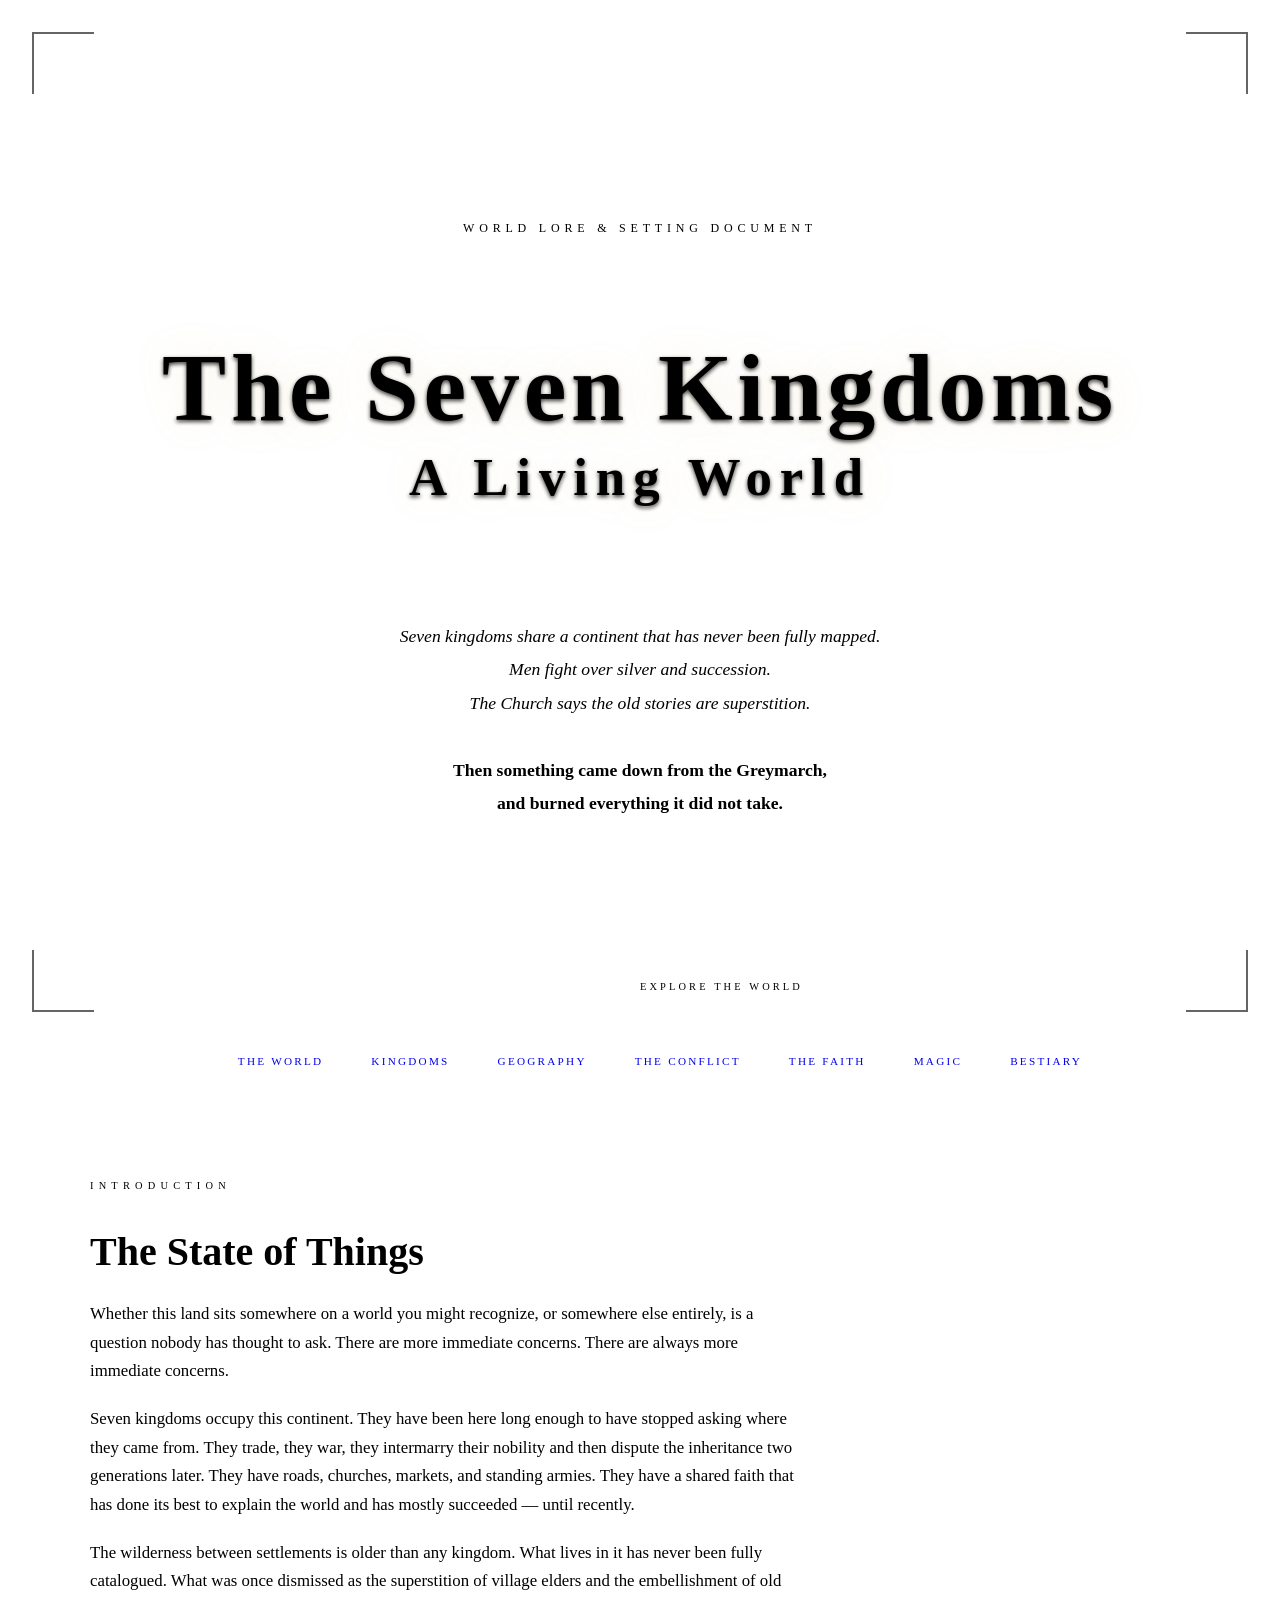
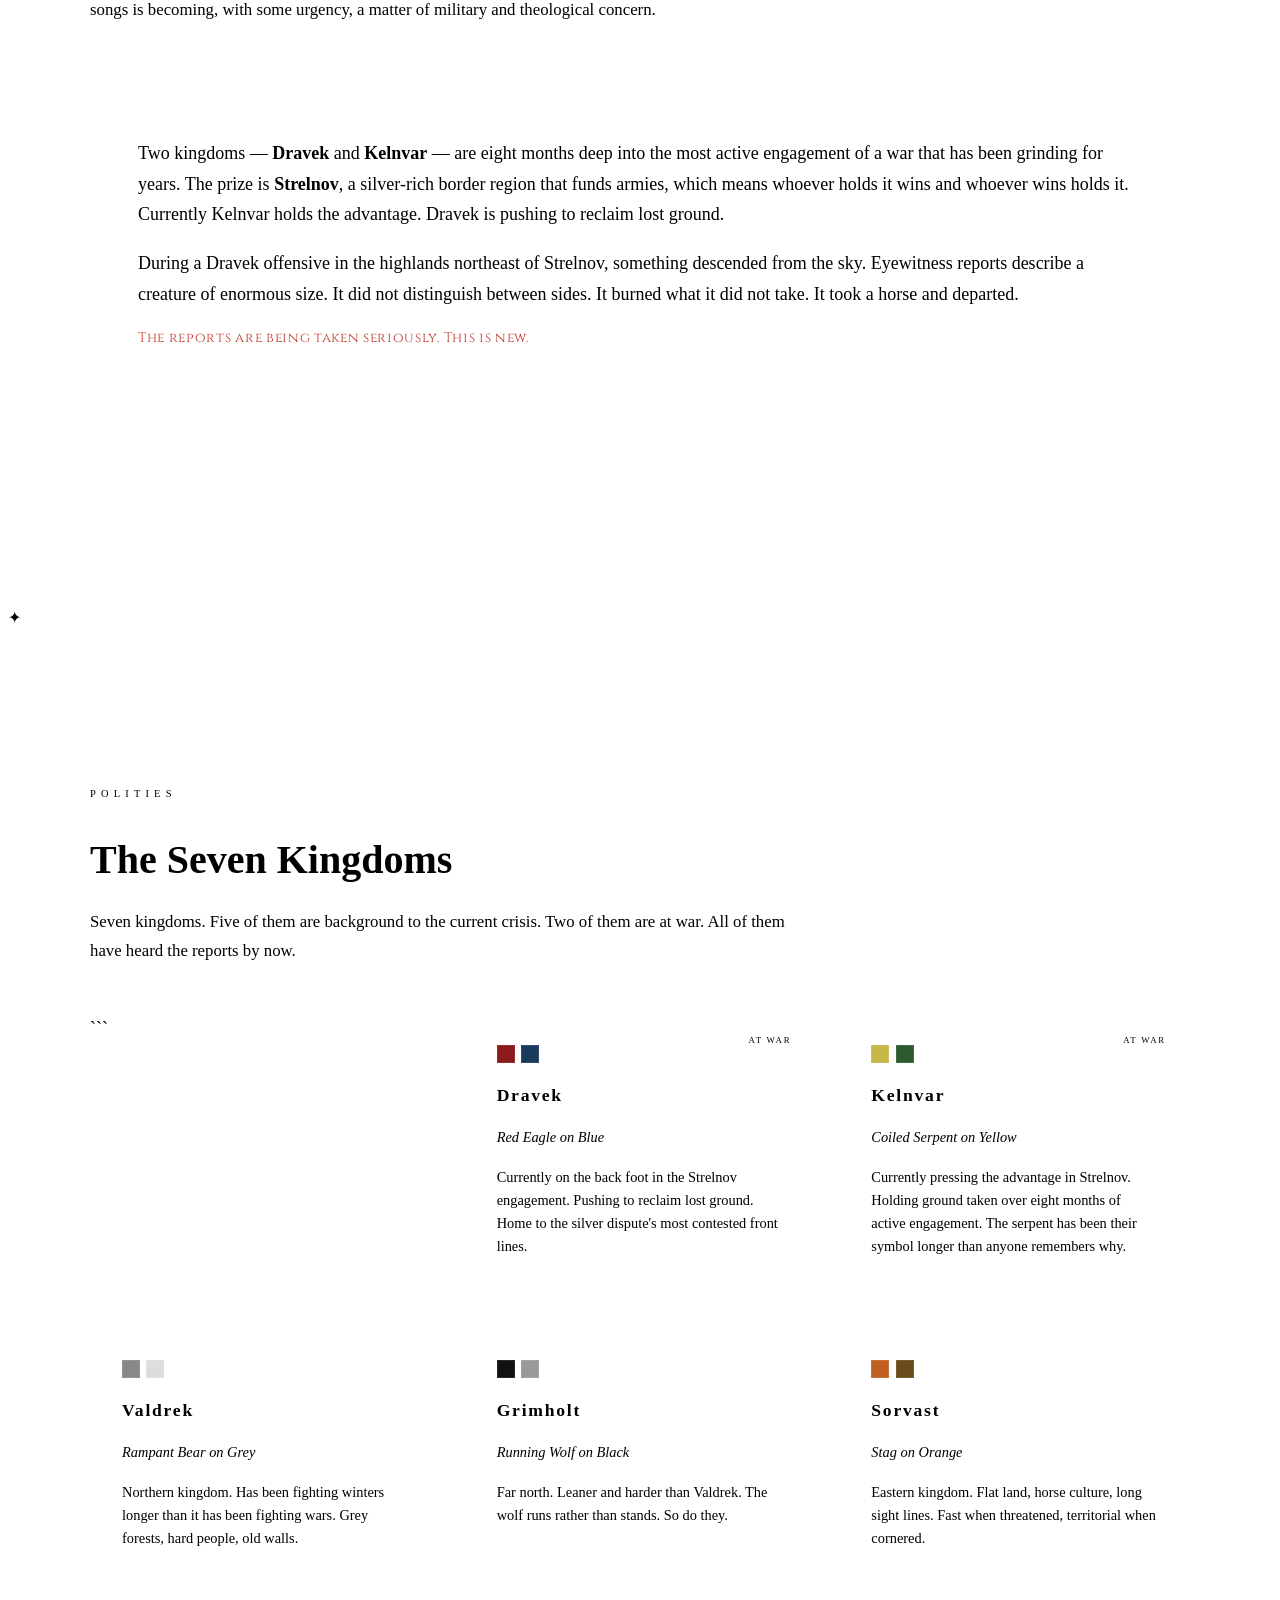
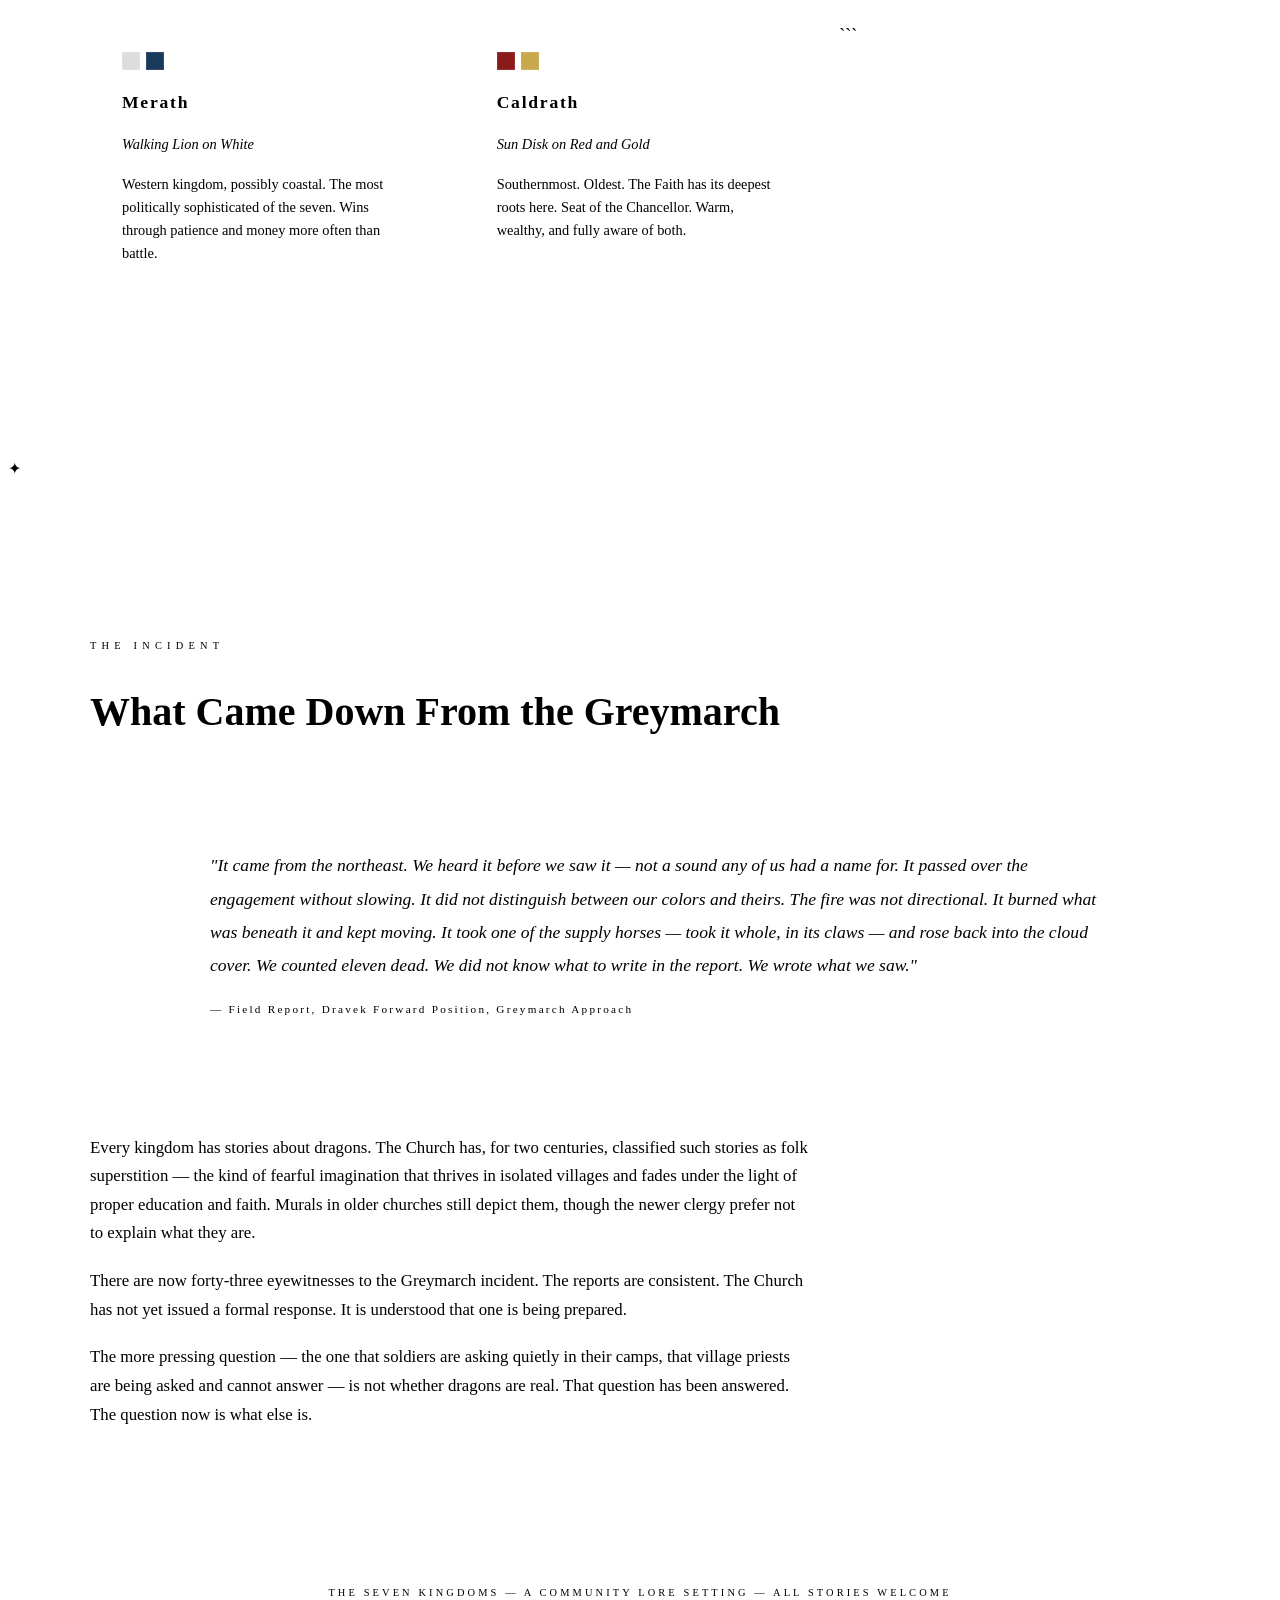
==== index.html @ 6d2bc2af "Create index.html" ====
<!DOCTYPE html>

<html lang="en">
<head>
<meta charset="UTF-8">
<meta name="viewport" content="width=device-width, initial-scale=1.0">
<title>The Seven Kingdoms — World Lore</title>
<link href="https://fonts.googleapis.com/css2?family=Cinzel+Decorative:wght@400;700&family=Cinzel:wght@400;600;700&family=EB+Garamond:ital,wght@0,400;0,500;1,400;1,500&display=swap" rel="stylesheet">
<style>
  :root {
    --parchment: #1a1410;
    --parchment-mid: #221c15;
    --parchment-light: #2e2418;
    --ink: #e8dcc8;
    --ink-faded: #a89880;
    --ink-dim: #6b5d4f;
    --red: #8b1a1a;
    --red-bright: #c0392b;
    --blue: #1a3a5c;
    --blue-bright: #2980b9;
    --gold: #c9a84c;
    --gold-dim: #7a6030;
    --border: #3d3020;
  }

- { margin: 0; padding: 0; box-sizing: border-box; }

body {
background-color: var(–parchment);
color: var(–ink);
font-family: ‘EB Garamond’, Georgia, serif;
font-size: 18px;
line-height: 1.7;
min-height: 100vh;
overflow-x: hidden;
}

/* Grain texture overlay */
body::before {
content: ‘’;
position: fixed;
top: 0; left: 0;
width: 100%; height: 100%;
background-image: url(“data:image/svg+xml,%3Csvg viewBox=‘0 0 256 256’ xmlns=‘http://www.w3.org/2000/svg’%3E%3Cfilter id=‘noise’%3E%3CfeTurbulence type=‘fractalNoise’ baseFrequency=‘0.9’ numOctaves=‘4’ stitchTiles=‘stitch’/%3E%3C/filter%3E%3Crect width=‘100%25’ height=‘100%25’ filter=‘url(%23noise)’ opacity=‘0.04’/%3E%3C/svg%3E”);
pointer-events: none;
z-index: 1000;
opacity: 0.4;
}

/* ── HERO ── */
.hero {
position: relative;
min-height: 100vh;
display: flex;
flex-direction: column;
align-items: center;
justify-content: center;
padding: 4rem 2rem;
text-align: center;
overflow: hidden;
}

.hero::before {
content: ‘’;
position: absolute;
inset: 0;
background:
radial-gradient(ellipse 80% 60% at 50% 40%, rgba(139,26,26,0.08) 0%, transparent 70%),
radial-gradient(ellipse 60% 80% at 20% 80%, rgba(26,58,92,0.1) 0%, transparent 60%),
radial-gradient(ellipse 40% 40% at 80% 20%, rgba(201,168,76,0.05) 0%, transparent 50%);
}

/* Decorative corner elements */
.hero::after {
content: ‘’;
position: absolute;
top: 2rem; left: 2rem; right: 2rem; bottom: 2rem;
border: 1px solid var(–gold-dim);
pointer-events: none;
opacity: 0.3;
}

.corner {
position: absolute;
width: 60px; height: 60px;
border-color: var(–gold);
opacity: 0.6;
}
.corner-tl { top: 1.5rem; left: 1.5rem; border-top: 2px solid; border-left: 2px solid; }
.corner-tr { top: 1.5rem; right: 1.5rem; border-top: 2px solid; border-right: 2px solid; }
.corner-bl { bottom: 1.5rem; left: 1.5rem; border-bottom: 2px solid; border-left: 2px solid; }
.corner-br { bottom: 1.5rem; right: 1.5rem; border-bottom: 2px solid; border-right: 2px solid; }

.hero-eyebrow {
font-family: ‘Cinzel’, serif;
font-size: 0.75rem;
letter-spacing: 0.4em;
text-transform: uppercase;
color: var(–gold);
margin-bottom: 2rem;
opacity: 0;
animation: fadeUp 1s ease 0.3s forwards;
}

.hero-title {
font-family: ‘Cinzel Decorative’, serif;
font-size: clamp(2.5rem, 8vw, 6rem);
font-weight: 700;
line-height: 1.1;
letter-spacing: 0.05em;
color: var(–ink);
text-shadow:
0 0 40px rgba(201,168,76,0.15),
0 2px 4px rgba(0,0,0,0.8);
margin-bottom: 0.5rem;
opacity: 0;
animation: fadeUp 1s ease 0.6s forwards;
}

.hero-title span {
color: var(–gold);
display: block;
font-size: 0.55em;
letter-spacing: 0.15em;
margin-top: 0.5rem;
}

.hero-divider {
display: flex;
align-items: center;
gap: 1rem;
margin: 2.5rem auto;
width: min(500px, 80vw);
opacity: 0;
animation: fadeUp 1s ease 0.9s forwards;
}

.hero-divider::before,
.hero-divider::after {
content: ‘’;
flex: 1;
height: 1px;
background: linear-gradient(to right, transparent, var(–gold-dim), transparent);
}

.divider-diamond {
width: 8px; height: 8px;
background: var(–gold);
transform: rotate(45deg);
flex-shrink: 0;
}

.hero-intro {
max-width: 680px;
color: var(–ink-faded);
font-size: 1.1rem;
font-style: italic;
line-height: 1.9;
opacity: 0;
animation: fadeUp 1s ease 1.1s forwards;
}

.hero-intro strong {
color: var(–ink);
font-style: normal;
}

.scroll-hint {
position: absolute;
bottom: 2.5rem;
left: 50%;
transform: translateX(-50%);
font-family: ‘Cinzel’, serif;
font-size: 0.65rem;
letter-spacing: 0.3em;
text-transform: uppercase;
color: var(–ink-dim);
display: flex;
flex-direction: column;
align-items: center;
gap: 0.5rem;
opacity: 0;
animation: fadeUp 1s ease 1.8s forwards;
}

.scroll-hint::after {
content: ‘’;
width: 1px;
height: 40px;
background: linear-gradient(to bottom, var(–gold-dim), transparent);
animation: scrollPulse 2s ease-in-out infinite;
}

/* ── NAVIGATION ── */
nav {
background: var(–parchment-mid);
border-top: 1px solid var(–border);
border-bottom: 1px solid var(–border);
position: sticky;
top: 0;
z-index: 100;
padding: 0 2rem;
}

nav ul {
display: flex;
list-style: none;
justify-content: center;
flex-wrap: wrap;
gap: 0;
max-width: 1200px;
margin: 0 auto;
}

nav a {
display: block;
padding: 1rem 1.5rem;
font-family: ‘Cinzel’, serif;
font-size: 0.7rem;
letter-spacing: 0.2em;
text-transform: uppercase;
color: var(–ink-faded);
text-decoration: none;
transition: color 0.3s ease;
position: relative;
}

nav a::after {
content: ‘’;
position: absolute;
bottom: 0; left: 50%; right: 50%;
height: 2px;
background: var(–gold);
transition: left 0.3s ease, right 0.3s ease;
}

nav a:hover {
color: var(–gold);
}

nav a:hover::after {
left: 1rem;
right: 1rem;
}

/* ── SECTIONS ── */
section {
padding: 5rem 2rem;
max-width: 1100px;
margin: 0 auto;
}

.section-label {
font-family: ‘Cinzel’, serif;
font-size: 0.65rem;
letter-spacing: 0.5em;
text-transform: uppercase;
color: var(–gold);
margin-bottom: 1rem;
display: flex;
align-items: center;
gap: 1rem;
}

.section-label::after {
content: ‘’;
flex: 1;
max-width: 80px;
height: 1px;
background: var(–gold-dim);
}

.section-title {
font-family: ‘Cinzel Decorative’, serif;
font-size: clamp(1.5rem, 4vw, 2.5rem);
color: var(–ink);
margin-bottom: 1.5rem;
line-height: 1.2;
}

.section-body {
color: var(–ink-faded);
max-width: 720px;
font-size: 1.05rem;
}

.section-body p + p {
margin-top: 1.2rem;
}

/* ── STATE OF THE WORLD ── */
.world-state {
background: var(–parchment-mid);
border: 1px solid var(–border);
border-left: 3px solid var(–red);
padding: 3rem;
margin: 3rem 0;
position: relative;
}

.world-state::before {
content: ‘Current Affairs’;
position: absolute;
top: -0.6rem;
left: 2rem;
background: var(–parchment-mid);
padding: 0 0.75rem;
font-family: ‘Cinzel’, serif;
font-size: 0.65rem;
letter-spacing: 0.3em;
text-transform: uppercase;
color: var(–red-bright);
}

/* ── KINGDOMS GRID ── */
.kingdoms-grid {
display: grid;
grid-template-columns: repeat(auto-fill, minmax(280px, 1fr));
gap: 1.5rem;
margin-top: 3rem;
}

.kingdom-card {
background: var(–parchment-mid);
border: 1px solid var(–border);
padding: 2rem;
position: relative;
transition: transform 0.3s ease, border-color 0.3s ease;
overflow: hidden;
}

.kingdom-card::before {
content: ‘’;
position: absolute;
top: 0; left: 0;
width: 100%; height: 3px;
}

.kingdom-card:hover {
transform: translateY(-3px);
border-color: var(–gold-dim);
}

.kingdom-card.dravek::before { background: linear-gradient(to right, #8b1a1a, #1a3a5c); }
.kingdom-card.kelnvar::before { background: linear-gradient(to right, #8b7a1a, #2d5a2d); }
.kingdom-card.valdrek::before { background: linear-gradient(to right, #555, #ddd); }
.kingdom-card.grimholt::before { background: linear-gradient(to right, #111, #888); }
.kingdom-card.sorvast::before { background: linear-gradient(to right, #8b4a1a, #6b4a1a); }
.kingdom-card.merath::before { background: linear-gradient(to right, #ddd, #1a3a5c); }
.kingdom-card.caldrath::before { background: linear-gradient(to right, #8b1a1a, #c9a84c); }

.kingdom-name {
font-family: ‘Cinzel’, serif;
font-size: 1.1rem;
letter-spacing: 0.1em;
color: var(–ink);
margin-bottom: 0.5rem;
}

.kingdom-heraldry {
font-family: ‘EB Garamond’, serif;
font-style: italic;
font-size: 0.9rem;
color: var(–gold);
margin-bottom: 1rem;
}

.kingdom-colors {
display: flex;
gap: 0.4rem;
margin-bottom: 1rem;
}

.color-swatch {
width: 16px; height: 16px;
border: 1px solid rgba(255,255,255,0.1);
}

.kingdom-desc {
font-size: 0.9rem;
color: var(–ink-dim);
line-height: 1.6;
}

.kingdom-card.active-conflict {
border-color: rgba(139,26,26,0.4);
}

.conflict-badge {
position: absolute;
top: 1rem; right: 1rem;
font-family: ‘Cinzel’, serif;
font-size: 0.55rem;
letter-spacing: 0.2em;
text-transform: uppercase;
color: var(–red-bright);
border: 1px solid var(–red);
padding: 0.2rem 0.5rem;
}

/* ── DRAGON INCIDENT ── */
.incident-block {
background: var(–parchment-light);
border: 1px solid var(–border);
padding: 3rem;
margin: 3rem 0;
position: relative;
}

.incident-block blockquote {
font-style: italic;
color: var(–ink-faded);
font-size: 1.1rem;
line-height: 1.9;
padding-left: 2rem;
border-left: 2px solid var(–gold-dim);
}

.incident-block cite {
display: block;
margin-top: 1rem;
font-family: ‘Cinzel’, serif;
font-size: 0.7rem;
letter-spacing: 0.2em;
color: var(–ink-dim);
font-style: normal;
}

/* ── FOOTER ── */
footer {
border-top: 1px solid var(–border);
padding: 3rem 2rem;
text-align: center;
color: var(–ink-dim);
font-family: ‘Cinzel’, serif;
font-size: 0.65rem;
letter-spacing: 0.3em;
text-transform: uppercase;
}

/* ── HORIZONTAL RULE ── */
.ornamental-rule {
display: flex;
align-items: center;
gap: 1rem;
margin: 4rem 0;
opacity: 0.4;
}

.ornamental-rule::before,
.ornamental-rule::after {
content: ‘’;
flex: 1;
height: 1px;
background: var(–gold-dim);
}

.ornamental-rule span {
font-family: ‘Cinzel Decorative’, serif;
font-size: 1rem;
color: var(–gold-dim);
}

/* ── ANIMATIONS ── */
@keyframes fadeUp {
from { opacity: 0; transform: translateY(20px); }
to { opacity: 1; transform: translateY(0); }
}

@keyframes scrollPulse {
0%, 100% { opacity: 0.3; transform: scaleY(0.8); }
50% { opacity: 1; transform: scaleY(1); }
}

/* Scroll reveal */
.reveal {
opacity: 0;
transform: translateY(24px);
transition: opacity 0.8s ease, transform 0.8s ease;
}

.reveal.visible {
opacity: 1;
transform: none;
}
</style>

</head>
<body>

<!-- HERO -->

<div class="hero">
  <div class="corner corner-tl"></div>
  <div class="corner corner-tr"></div>
  <div class="corner corner-bl"></div>
  <div class="corner corner-br"></div>

  <p class="hero-eyebrow">World Lore & Setting Document</p>

  <h1 class="hero-title">
    The Seven Kingdoms
    <span>A Living World</span>
  </h1>

  <div class="hero-divider">
    <div class="divider-diamond"></div>
  </div>

  <p class="hero-intro">
    Seven kingdoms share a continent that has never been fully mapped.<br>
    Men fight over silver and succession.<br>
    The Church says the old stories are superstition.<br><br>
    <strong>Then something came down from the Greymarch,<br>
    and burned everything it did not take.</strong>
  </p>

  <div class="scroll-hint">Explore the world</div>
</div>

<!-- NAV -->

<nav>
  <ul>
    <li><a href="#">The World</a></li>
    <li><a href="#">Kingdoms</a></li>
    <li><a href="#">Geography</a></li>
    <li><a href="#">The Conflict</a></li>
    <li><a href="#">The Faith</a></li>
    <li><a href="#">Magic</a></li>
    <li><a href="#">Bestiary</a></li>
  </ul>
</nav>

<!-- THE WORLD -->

<section>
  <div class="reveal">
    <p class="section-label">Introduction</p>
    <h2 class="section-title">The State of Things</h2>
    <div class="section-body">
      <p>Whether this land sits somewhere on a world you might recognize, or somewhere else entirely, is a question nobody has thought to ask. There are more immediate concerns. There are always more immediate concerns.</p>
      <p>Seven kingdoms occupy this continent. They have been here long enough to have stopped asking where they came from. They trade, they war, they intermarry their nobility and then dispute the inheritance two generations later. They have roads, churches, markets, and standing armies. They have a shared faith that has done its best to explain the world and has mostly succeeded — until recently.</p>
      <p>The wilderness between settlements is older than any kingdom. What lives in it has never been fully catalogued. What was once dismissed as the superstition of village elders and the embellishment of old songs is becoming, with some urgency, a matter of military and theological concern.</p>
    </div>
  </div>

  <div class="world-state reveal">
    <p>Two kingdoms — <strong>Dravek</strong> and <strong>Kelnvar</strong> — are eight months deep into the most active engagement of a war that has been grinding for years. The prize is <strong>Strelnov</strong>, a silver-rich border region that funds armies, which means whoever holds it wins and whoever wins holds it. Currently Kelnvar holds the advantage. Dravek is pushing to reclaim lost ground.</p>
    <p style="margin-top:1rem;">During a Dravek offensive in the highlands northeast of Strelnov, something descended from the sky. Eyewitness reports describe a creature of enormous size. It did not distinguish between sides. It burned what it did not take. It took a horse and departed.</p>
    <p style="margin-top:1rem; color: var(--red-bright); font-family: 'Cinzel', serif; font-size: 0.85rem; letter-spacing: 0.05em;">The reports are being taken seriously. This is new.</p>
  </div>
</section>

<div class="ornamental-rule reveal"><span>✦</span></div>

<!-- KINGDOMS -->

<section>
  <div class="reveal">
    <p class="section-label">Polities</p>
    <h2 class="section-title">The Seven Kingdoms</h2>
    <div class="section-body">
      <p>Seven kingdoms. Five of them are background to the current crisis. Two of them are at war. All of them have heard the reports by now.</p>
    </div>
  </div>

  <div class="kingdoms-grid">

```
<div class="kingdom-card dravek active-conflict reveal">
  <span class="conflict-badge">At War</span>
  <div class="kingdom-colors">
    <div class="color-swatch" style="background:#8b1a1a;"></div>
    <div class="color-swatch" style="background:#1a3a5c;"></div>
  </div>
  <h3 class="kingdom-name">Dravek</h3>
  <p class="kingdom-heraldry">Red Eagle on Blue</p>
  <p class="kingdom-desc">Currently on the back foot in the Strelnov engagement. Pushing to reclaim lost ground. Home to the silver dispute's most contested front lines.</p>
</div>

<div class="kingdom-card kelnvar active-conflict reveal">
  <span class="conflict-badge">At War</span>
  <div class="kingdom-colors">
    <div class="color-swatch" style="background:#c8b84a;"></div>
    <div class="color-swatch" style="background:#2d5a2d;"></div>
  </div>
  <h3 class="kingdom-name">Kelnvar</h3>
  <p class="kingdom-heraldry">Coiled Serpent on Yellow</p>
  <p class="kingdom-desc">Currently pressing the advantage in Strelnov. Holding ground taken over eight months of active engagement. The serpent has been their symbol longer than anyone remembers why.</p>
</div>

<div class="kingdom-card valdrek reveal">
  <div class="kingdom-colors">
    <div class="color-swatch" style="background:#888;"></div>
    <div class="color-swatch" style="background:#ddd;"></div>
  </div>
  <h3 class="kingdom-name">Valdrek</h3>
  <p class="kingdom-heraldry">Rampant Bear on Grey</p>
  <p class="kingdom-desc">Northern kingdom. Has been fighting winters longer than it has been fighting wars. Grey forests, hard people, old walls.</p>
</div>

<div class="kingdom-card grimholt reveal">
  <div class="kingdom-colors">
    <div class="color-swatch" style="background:#111;"></div>
    <div class="color-swatch" style="background:#999;"></div>
  </div>
  <h3 class="kingdom-name">Grimholt</h3>
  <p class="kingdom-heraldry">Running Wolf on Black</p>
  <p class="kingdom-desc">Far north. Leaner and harder than Valdrek. The wolf runs rather than stands. So do they.</p>
</div>

<div class="kingdom-card sorvast reveal">
  <div class="kingdom-colors">
    <div class="color-swatch" style="background:#c06020;"></div>
    <div class="color-swatch" style="background:#6b4a1a;"></div>
  </div>
  <h3 class="kingdom-name">Sorvast</h3>
  <p class="kingdom-heraldry">Stag on Orange</p>
  <p class="kingdom-desc">Eastern kingdom. Flat land, horse culture, long sight lines. Fast when threatened, territorial when cornered.</p>
</div>

<div class="kingdom-card merath reveal">
  <div class="kingdom-colors">
    <div class="color-swatch" style="background:#ddd;"></div>
    <div class="color-swatch" style="background:#1a3a5c;"></div>
  </div>
  <h3 class="kingdom-name">Merath</h3>
  <p class="kingdom-heraldry">Walking Lion on White</p>
  <p class="kingdom-desc">Western kingdom, possibly coastal. The most politically sophisticated of the seven. Wins through patience and money more often than battle.</p>
</div>

<div class="kingdom-card caldrath reveal">
  <div class="kingdom-colors">
    <div class="color-swatch" style="background:#8b1a1a;"></div>
    <div class="color-swatch" style="background:#c9a84c;"></div>
  </div>
  <h3 class="kingdom-name">Caldrath</h3>
  <p class="kingdom-heraldry">Sun Disk on Red and Gold</p>
  <p class="kingdom-desc">Southernmost. Oldest. The Faith has its deepest roots here. Seat of the Chancellor. Warm, wealthy, and fully aware of both.</p>
</div>
```

  </div>
</section>

<div class="ornamental-rule reveal"><span>✦</span></div>

<!-- THE INCIDENT -->

<section>
  <div class="reveal">
    <p class="section-label">The Incident</p>
    <h2 class="section-title">What Came Down From the Greymarch</h2>
  </div>

  <div class="incident-block reveal">
    <blockquote>
      "It came from the northeast. We heard it before we saw it — not a sound any of us had a name for. It passed over the engagement without slowing. It did not distinguish between our colors and theirs. The fire was not directional. It burned what was beneath it and kept moving. It took one of the supply horses — took it whole, in its claws — and rose back into the cloud cover. We counted eleven dead. We did not know what to write in the report. We wrote what we saw."
      <cite>— Field Report, Dravek Forward Position, Greymarch Approach</cite>
    </blockquote>
  </div>

  <div class="section-body reveal">
    <p>Every kingdom has stories about dragons. The Church has, for two centuries, classified such stories as folk superstition — the kind of fearful imagination that thrives in isolated villages and fades under the light of proper education and faith. Murals in older churches still depict them, though the newer clergy prefer not to explain what they are.</p>
    <p>There are now forty-three eyewitnesses to the Greymarch incident. The reports are consistent. The Church has not yet issued a formal response. It is understood that one is being prepared.</p>
    <p>The more pressing question — the one that soldiers are asking quietly in their camps, that village priests are being asked and cannot answer — is not whether dragons are real. That question has been answered. The question now is what else is.</p>
  </div>
</section>

<!-- FOOTER -->

<footer>
  <p>The Seven Kingdoms &mdash; A Community Lore Setting &mdash; All stories welcome</p>
</footer>

<script>
  // Scroll reveal
  const reveals = document.querySelectorAll('.reveal');
  const observer = new IntersectionObserver((entries) => {
    entries.forEach((entry, i) => {
      if (entry.isIntersecting) {
        setTimeout(() => {
          entry.target.classList.add('visible');
        }, 100);
        observer.unobserve(entry.target);
      }
    });
  }, { threshold: 0.1 });

  reveals.forEach(el => observer.observe(el));
</script>

</body>
</html>
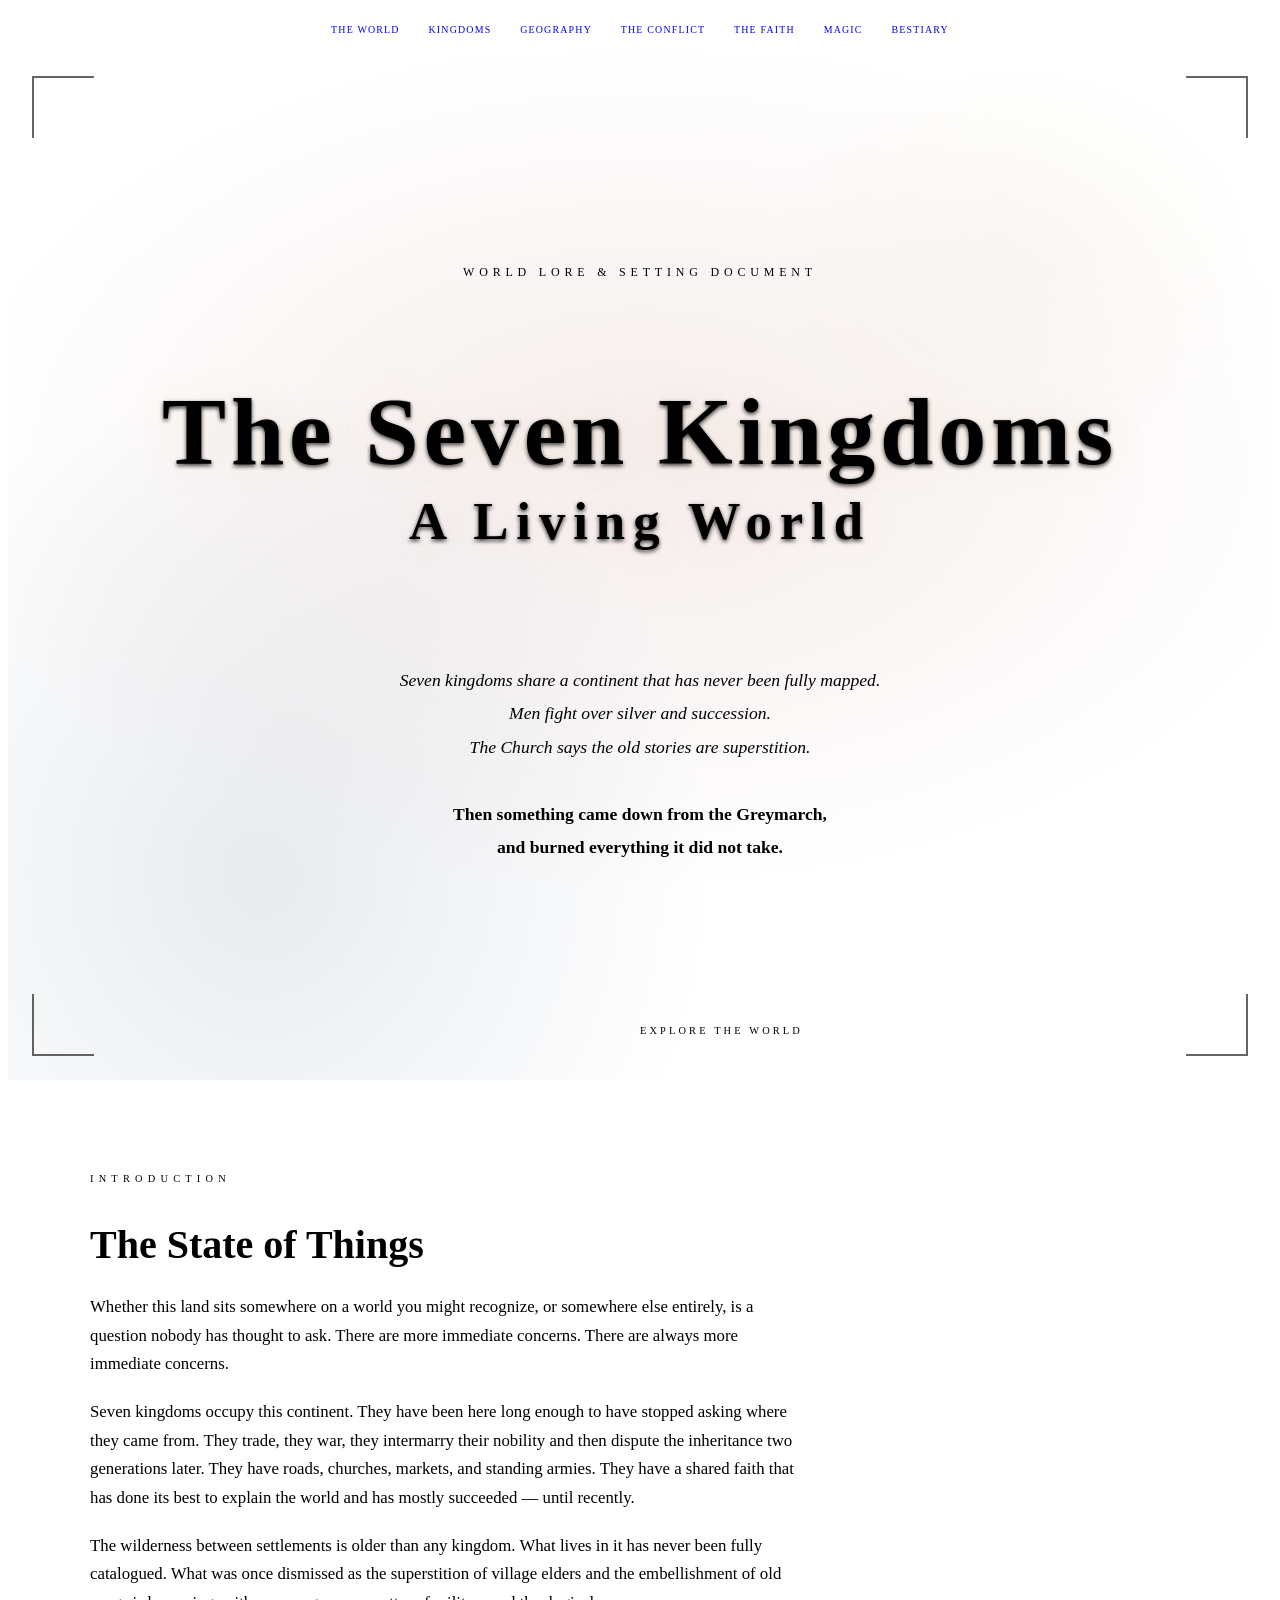
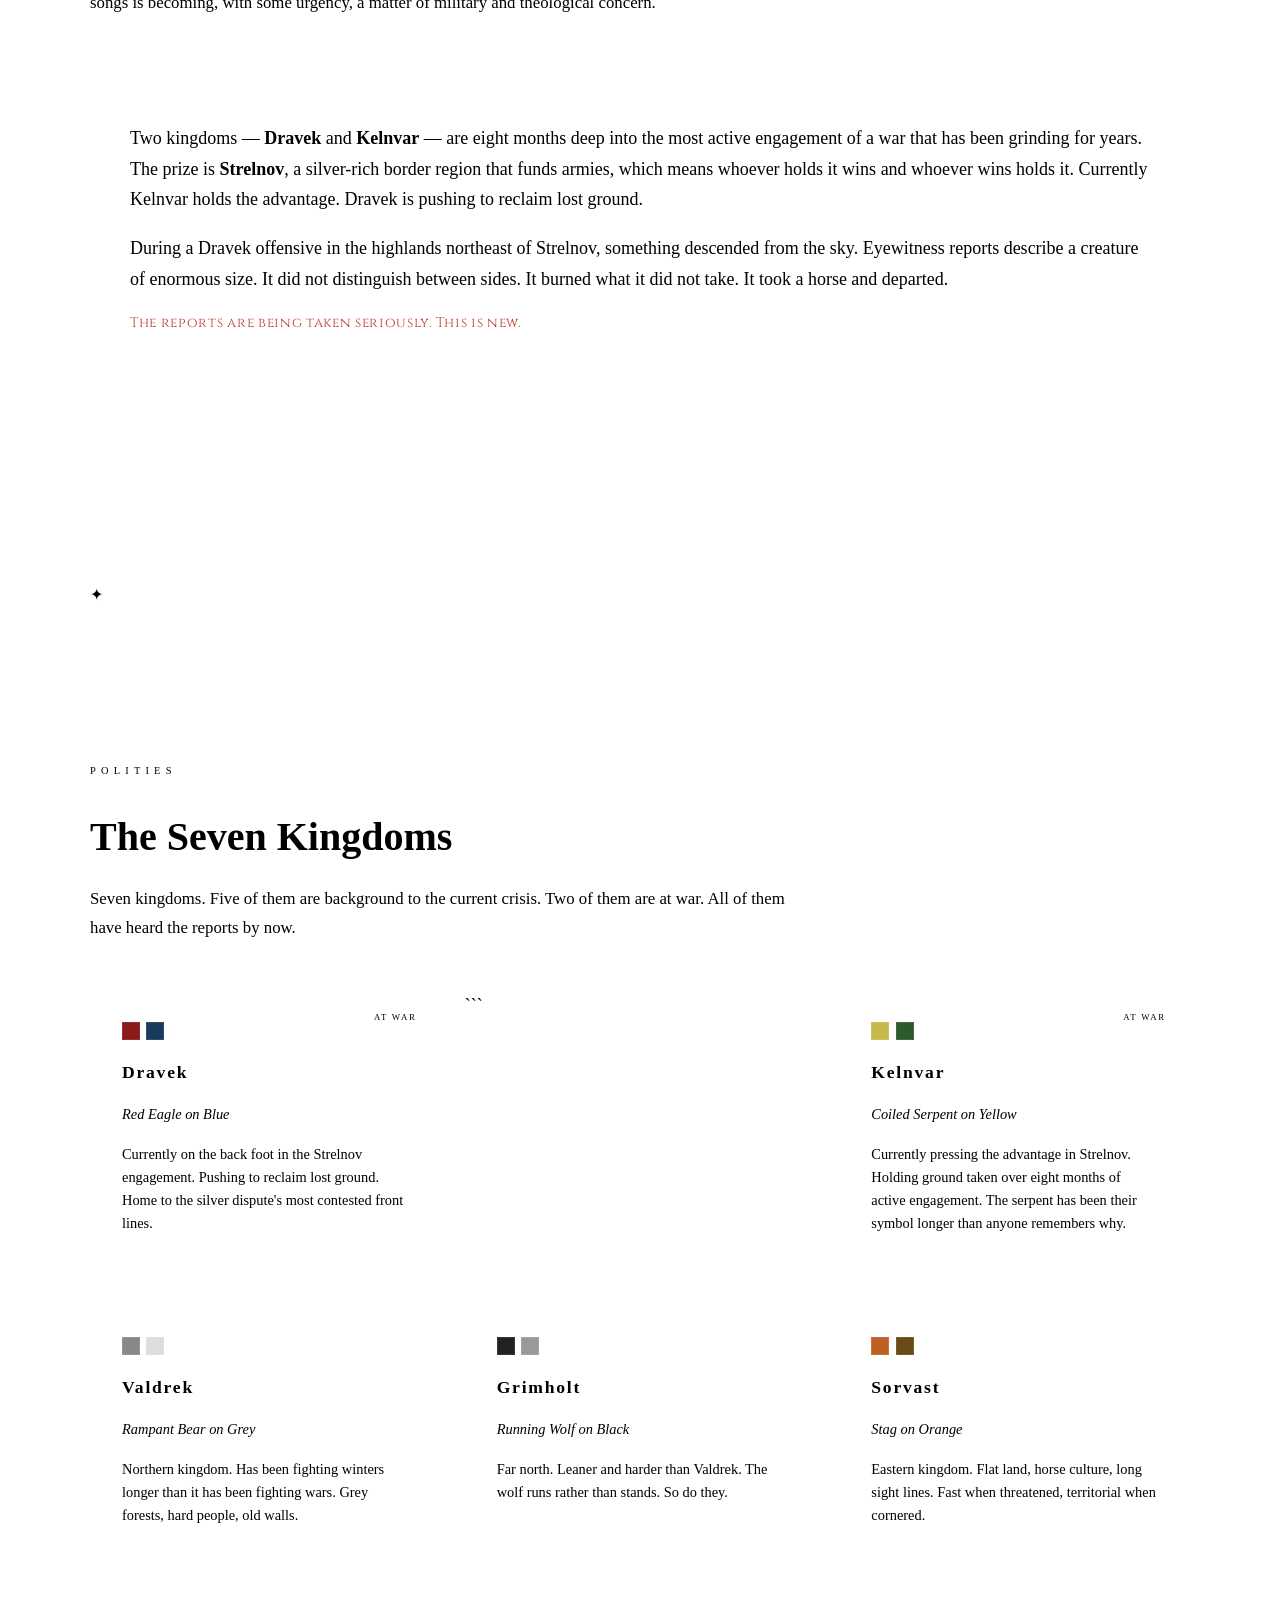
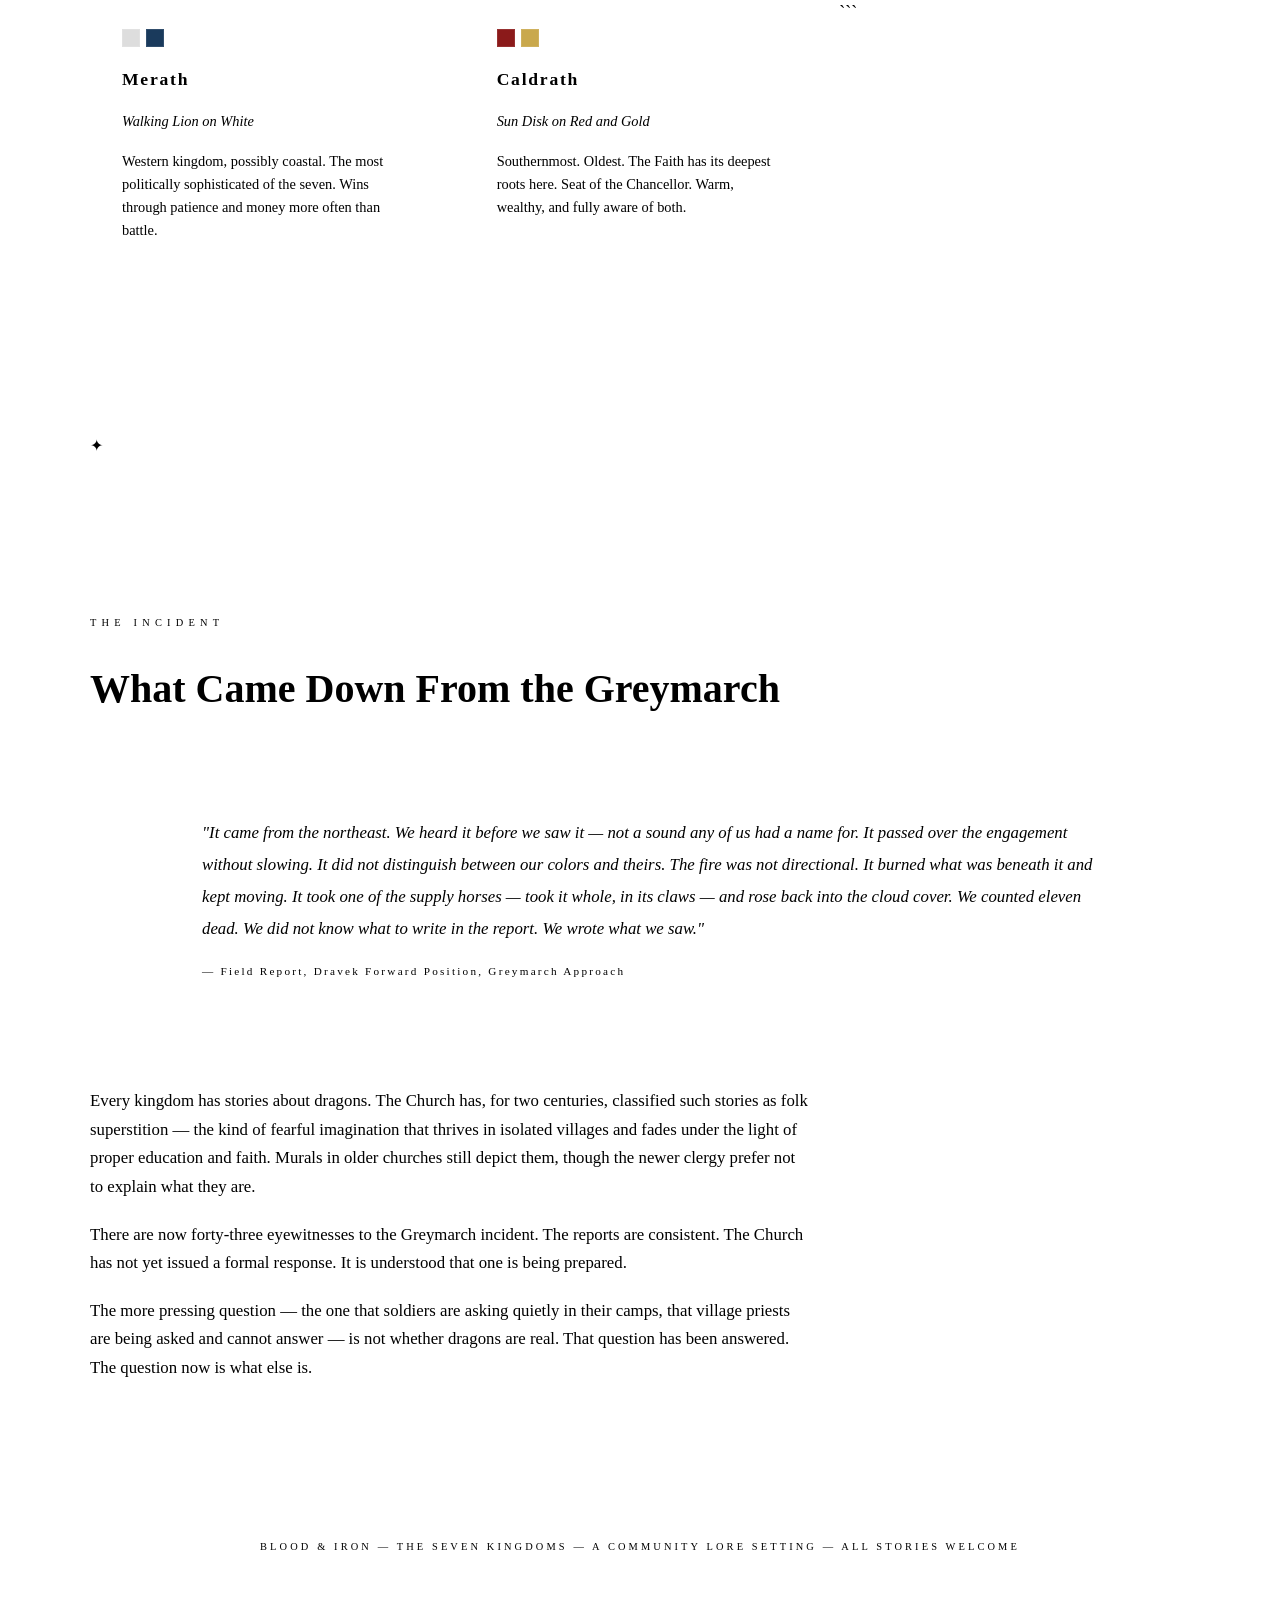
==== commit 9c702b91: "Update index.html" ====
--- a/index.html
+++ b/index.html
@@ -4,7 +4,9 @@
 <head>
 <meta charset="UTF-8">
 <meta name="viewport" content="width=device-width, initial-scale=1.0">
-<title>The Seven Kingdoms — World Lore</title>
+<title>The Seven Kingdoms — Blood & Iron</title>
+<link rel="preconnect" href="https://fonts.googleapis.com">
+<link rel="preconnect" href="https://fonts.gstatic.com" crossorigin>
 <link href="https://fonts.googleapis.com/css2?family=Cinzel+Decorative:wght@400;700&family=Cinzel:wght@400;600;700&family=EB+Garamond:ital,wght@0,400;0,500;1,400;1,500&display=swap" rel="stylesheet">
 <style>
   :root {
@@ -35,7 +37,6 @@
 overflow-x: hidden;
 }
 
-/* Grain texture overlay */
 body::before {
 content: ‘’;
 position: fixed;
@@ -43,9 +44,55 @@
 width: 100%; height: 100%;
 background-image: url(“data:image/svg+xml,%3Csvg viewBox=‘0 0 256 256’ xmlns=‘http://www.w3.org/2000/svg’%3E%3Cfilter id=‘noise’%3E%3CfeTurbulence type=‘fractalNoise’ baseFrequency=‘0.9’ numOctaves=‘4’ stitchTiles=‘stitch’/%3E%3C/filter%3E%3Crect width=‘100%25’ height=‘100%25’ filter=‘url(%23noise)’ opacity=‘0.04’/%3E%3C/svg%3E”);
 pointer-events: none;
-z-index: 1000;
+z-index: 999;
 opacity: 0.4;
 }
+
+/* ── NAV ── */
+nav {
+background: var(–parchment-mid);
+border-bottom: 1px solid var(–border);
+position: sticky;
+top: 0;
+z-index: 100;
+width: 100%;
+}
+
+.nav-inner {
+display: flex;
+list-style: none;
+justify-content: center;
+flex-wrap: wrap;
+max-width: 1200px;
+margin: 0 auto;
+padding: 0 0.5rem;
+}
+
+nav a {
+display: block;
+padding: 0.85rem 0.9rem;
+font-family: ‘Cinzel’, serif;
+font-size: 0.62rem;
+letter-spacing: 0.12em;
+text-transform: uppercase;
+color: var(–ink-faded);
+text-decoration: none;
+transition: color 0.3s ease;
+position: relative;
+white-space: nowrap;
+}
+
+nav a::after {
+content: ‘’;
+position: absolute;
+bottom: 0; left: 50%; right: 50%;
+height: 2px;
+background: var(–gold);
+transition: left 0.3s ease, right 0.3s ease;
+}
+
+nav a:hover, nav a.active { color: var(–gold); }
+nav a:hover::after, nav a.active::after { left: 0.5rem; right: 0.5rem; }
 
 /* ── HERO ── */
 .hero {
@@ -60,19 +107,17 @@
 overflow: hidden;
 }
 
-.hero::before {
-content: ‘’;
+.hero-bg {
 position: absolute;
 inset: 0;
 background:
 radial-gradient(ellipse 80% 60% at 50% 40%, rgba(139,26,26,0.08) 0%, transparent 70%),
 radial-gradient(ellipse 60% 80% at 20% 80%, rgba(26,58,92,0.1) 0%, transparent 60%),
 radial-gradient(ellipse 40% 40% at 80% 20%, rgba(201,168,76,0.05) 0%, transparent 50%);
-}
-
-/* Decorative corner elements */
-.hero::after {
-content: ‘’;
+pointer-events: none;
+}
+
+.hero-border {
 position: absolute;
 top: 2rem; left: 2rem; right: 2rem; bottom: 2rem;
 border: 1px solid var(–gold-dim);
@@ -85,6 +130,7 @@
 width: 60px; height: 60px;
 border-color: var(–gold);
 opacity: 0.6;
+z-index: 1;
 }
 .corner-tl { top: 1.5rem; left: 1.5rem; border-top: 2px solid; border-left: 2px solid; }
 .corner-tr { top: 1.5rem; right: 1.5rem; border-top: 2px solid; border-right: 2px solid; }
@@ -100,21 +146,21 @@
 margin-bottom: 2rem;
 opacity: 0;
 animation: fadeUp 1s ease 0.3s forwards;
+position: relative; z-index: 1;
 }
 
 .hero-title {
 font-family: ‘Cinzel Decorative’, serif;
-font-size: clamp(2.5rem, 8vw, 6rem);
+font-size: clamp(2.2rem, 8vw, 6rem);
 font-weight: 700;
 line-height: 1.1;
 letter-spacing: 0.05em;
 color: var(–ink);
-text-shadow:
-0 0 40px rgba(201,168,76,0.15),
-0 2px 4px rgba(0,0,0,0.8);
+text-shadow: 0 0 40px rgba(201,168,76,0.15), 0 2px 4px rgba(0,0,0,0.8);
 margin-bottom: 0.5rem;
 opacity: 0;
 animation: fadeUp 1s ease 0.6s forwards;
+position: relative; z-index: 1;
 }
 
 .hero-title span {
@@ -133,10 +179,10 @@
 width: min(500px, 80vw);
 opacity: 0;
 animation: fadeUp 1s ease 0.9s forwards;
-}
-
-.hero-divider::before,
-.hero-divider::after {
+position: relative; z-index: 1;
+}
+
+.hero-divider::before, .hero-divider::after {
 content: ‘’;
 flex: 1;
 height: 1px;
@@ -158,12 +204,10 @@
 line-height: 1.9;
 opacity: 0;
 animation: fadeUp 1s ease 1.1s forwards;
-}
-
-.hero-intro strong {
-color: var(–ink);
-font-style: normal;
-}
+position: relative; z-index: 1;
+}
+
+.hero-intro strong { color: var(–ink); font-style: normal; }
 
 .scroll-hint {
 position: absolute;
@@ -181,6 +225,8 @@
 gap: 0.5rem;
 opacity: 0;
 animation: fadeUp 1s ease 1.8s forwards;
+z-index: 1;
+white-space: nowrap;
 }
 
 .scroll-hint::after {
@@ -189,58 +235,6 @@
 height: 40px;
 background: linear-gradient(to bottom, var(–gold-dim), transparent);
 animation: scrollPulse 2s ease-in-out infinite;
-}
-
-/* ── NAVIGATION ── */
-nav {
-background: var(–parchment-mid);
-border-top: 1px solid var(–border);
-border-bottom: 1px solid var(–border);
-position: sticky;
-top: 0;
-z-index: 100;
-padding: 0 2rem;
-}
-
-nav ul {
-display: flex;
-list-style: none;
-justify-content: center;
-flex-wrap: wrap;
-gap: 0;
-max-width: 1200px;
-margin: 0 auto;
-}
-
-nav a {
-display: block;
-padding: 1rem 1.5rem;
-font-family: ‘Cinzel’, serif;
-font-size: 0.7rem;
-letter-spacing: 0.2em;
-text-transform: uppercase;
-color: var(–ink-faded);
-text-decoration: none;
-transition: color 0.3s ease;
-position: relative;
-}
-
-nav a::after {
-content: ‘’;
-position: absolute;
-bottom: 0; left: 50%; right: 50%;
-height: 2px;
-background: var(–gold);
-transition: left 0.3s ease, right 0.3s ease;
-}
-
-nav a:hover {
-color: var(–gold);
-}
-
-nav a:hover::after {
-left: 1rem;
-right: 1rem;
 }
 
 /* ── SECTIONS ── */
@@ -278,22 +272,14 @@
 line-height: 1.2;
 }
 
-.section-body {
-color: var(–ink-faded);
-max-width: 720px;
-font-size: 1.05rem;
-}
-
-.section-body p + p {
-margin-top: 1.2rem;
-}
-
-/* ── STATE OF THE WORLD ── */
+.section-body { color: var(–ink-faded); max-width: 720px; font-size: 1.05rem; }
+.section-body p + p { margin-top: 1.2rem; }
+
 .world-state {
 background: var(–parchment-mid);
 border: 1px solid var(–border);
 border-left: 3px solid var(–red);
-padding: 3rem;
+padding: 2.5rem;
 margin: 3rem 0;
 position: relative;
 }
@@ -301,8 +287,7 @@
 .world-state::before {
 content: ‘Current Affairs’;
 position: absolute;
-top: -0.6rem;
-left: 2rem;
+top: -0.6rem; left: 2rem;
 background: var(–parchment-mid);
 padding: 0 0.75rem;
 font-family: ‘Cinzel’, serif;
@@ -312,10 +297,11 @@
 color: var(–red-bright);
 }
 
-/* ── KINGDOMS GRID ── */
+.world-state p + p { margin-top: 1rem; }
+
 .kingdoms-grid {
 display: grid;
-grid-template-columns: repeat(auto-fill, minmax(280px, 1fr));
+grid-template-columns: repeat(auto-fill, minmax(260px, 1fr));
 gap: 1.5rem;
 margin-top: 3rem;
 }
@@ -336,11 +322,7 @@
 width: 100%; height: 3px;
 }
 
-.kingdom-card:hover {
-transform: translateY(-3px);
-border-color: var(–gold-dim);
-}
-
+.kingdom-card:hover { transform: translateY(-3px); border-color: var(–gold-dim); }
 .kingdom-card.dravek::before { background: linear-gradient(to right, #8b1a1a, #1a3a5c); }
 .kingdom-card.kelnvar::before { background: linear-gradient(to right, #8b7a1a, #2d5a2d); }
 .kingdom-card.valdrek::before { background: linear-gradient(to right, #555, #ddd); }
@@ -357,34 +339,11 @@
 margin-bottom: 0.5rem;
 }
 
-.kingdom-heraldry {
-font-family: ‘EB Garamond’, serif;
-font-style: italic;
-font-size: 0.9rem;
-color: var(–gold);
-margin-bottom: 1rem;
-}
-
-.kingdom-colors {
-display: flex;
-gap: 0.4rem;
-margin-bottom: 1rem;
-}
-
-.color-swatch {
-width: 16px; height: 16px;
-border: 1px solid rgba(255,255,255,0.1);
-}
-
-.kingdom-desc {
-font-size: 0.9rem;
-color: var(–ink-dim);
-line-height: 1.6;
-}
-
-.kingdom-card.active-conflict {
-border-color: rgba(139,26,26,0.4);
-}
+.kingdom-heraldry { font-style: italic; font-size: 0.9rem; color: var(–gold); margin-bottom: 1rem; }
+.kingdom-colors { display: flex; gap: 0.4rem; margin-bottom: 1rem; }
+.color-swatch { width: 16px; height: 16px; border: 1px solid rgba(255,255,255,0.1); }
+.kingdom-desc { font-size: 0.9rem; color: var(–ink-dim); line-height: 1.6; }
+.kingdom-card.active-conflict { border-color: rgba(139,26,26,0.4); }
 
 .conflict-badge {
 position: absolute;
@@ -398,19 +357,17 @@
 padding: 0.2rem 0.5rem;
 }
 
-/* ── DRAGON INCIDENT ── */
 .incident-block {
 background: var(–parchment-light);
 border: 1px solid var(–border);
-padding: 3rem;
+padding: 2.5rem;
 margin: 3rem 0;
-position: relative;
 }
 
 .incident-block blockquote {
 font-style: italic;
 color: var(–ink-faded);
-font-size: 1.1rem;
+font-size: 1.05rem;
 line-height: 1.9;
 padding-left: 2rem;
 border-left: 2px solid var(–gold-dim);
@@ -426,7 +383,29 @@
 font-style: normal;
 }
 
-/* ── FOOTER ── */
+.ornamental-rule {
+display: flex;
+align-items: center;
+gap: 1rem;
+margin: 4rem auto;
+opacity: 0.4;
+max-width: 1100px;
+padding: 0 2rem;
+}
+
+.ornamental-rule::before, .ornamental-rule::after {
+content: ‘’;
+flex: 1;
+height: 1px;
+background: var(–gold-dim);
+}
+
+.ornamental-rule span {
+font-family: ‘Cinzel Decorative’, serif;
+font-size: 1rem;
+color: var(–gold-dim);
+}
+
 footer {
 border-top: 1px solid var(–border);
 padding: 3rem 2rem;
@@ -438,59 +417,43 @@
 text-transform: uppercase;
 }
 
-/* ── HORIZONTAL RULE ── */
-.ornamental-rule {
-display: flex;
-align-items: center;
-gap: 1rem;
-margin: 4rem 0;
-opacity: 0.4;
-}
-
-.ornamental-rule::before,
-.ornamental-rule::after {
-content: ‘’;
-flex: 1;
-height: 1px;
-background: var(–gold-dim);
-}
-
-.ornamental-rule span {
-font-family: ‘Cinzel Decorative’, serif;
-font-size: 1rem;
-color: var(–gold-dim);
-}
-
-/* ── ANIMATIONS ── */
 @keyframes fadeUp {
 from { opacity: 0; transform: translateY(20px); }
 to { opacity: 1; transform: translateY(0); }
 }
 
 @keyframes scrollPulse {
-0%, 100% { opacity: 0.3; transform: scaleY(0.8); }
-50% { opacity: 1; transform: scaleY(1); }
-}
-
-/* Scroll reveal */
+0%, 100% { opacity: 0.3; }
+50% { opacity: 1; }
+}
+
 .reveal {
 opacity: 0;
 transform: translateY(24px);
 transition: opacity 0.8s ease, transform 0.8s ease;
 }
 
-.reveal.visible {
-opacity: 1;
-transform: none;
-}
+.reveal.visible { opacity: 1; transform: none; }
 </style>
 
 </head>
 <body>
 
-<!-- HERO -->
+<nav>
+  <ul class="nav-inner">
+    <li><a href="index.html" class="active">The World</a></li>
+    <li><a href="kingdoms.html">Kingdoms</a></li>
+    <li><a href="geography.html">Geography</a></li>
+    <li><a href="conflict.html">The Conflict</a></li>
+    <li><a href="faith.html">The Faith</a></li>
+    <li><a href="magic.html">Magic</a></li>
+    <li><a href="bestiary.html">Bestiary</a></li>
+  </ul>
+</nav>
 
 <div class="hero">
+  <div class="hero-bg"></div>
+  <div class="hero-border"></div>
   <div class="corner corner-tl"></div>
   <div class="corner corner-tr"></div>
   <div class="corner corner-bl"></div>
@@ -503,9 +466,7 @@
     <span>A Living World</span>
   </h1>
 
-  <div class="hero-divider">
-    <div class="divider-diamond"></div>
-  </div>
+  <div class="hero-divider"><div class="divider-diamond"></div></div>
 
   <p class="hero-intro">
     Seven kingdoms share a continent that has never been fully mapped.<br>
@@ -517,22 +478,6 @@
 
   <div class="scroll-hint">Explore the world</div>
 </div>
-
-<!-- NAV -->
-
-<nav>
-  <ul>
-    <li><a href="#">The World</a></li>
-    <li><a href="#">Kingdoms</a></li>
-    <li><a href="#">Geography</a></li>
-    <li><a href="#">The Conflict</a></li>
-    <li><a href="#">The Faith</a></li>
-    <li><a href="#">Magic</a></li>
-    <li><a href="#">Bestiary</a></li>
-  </ul>
-</nav>
-
-<!-- THE WORLD -->
 
 <section>
   <div class="reveal">
@@ -547,14 +492,12 @@
 
   <div class="world-state reveal">
     <p>Two kingdoms — <strong>Dravek</strong> and <strong>Kelnvar</strong> — are eight months deep into the most active engagement of a war that has been grinding for years. The prize is <strong>Strelnov</strong>, a silver-rich border region that funds armies, which means whoever holds it wins and whoever wins holds it. Currently Kelnvar holds the advantage. Dravek is pushing to reclaim lost ground.</p>
-    <p style="margin-top:1rem;">During a Dravek offensive in the highlands northeast of Strelnov, something descended from the sky. Eyewitness reports describe a creature of enormous size. It did not distinguish between sides. It burned what it did not take. It took a horse and departed.</p>
-    <p style="margin-top:1rem; color: var(--red-bright); font-family: 'Cinzel', serif; font-size: 0.85rem; letter-spacing: 0.05em;">The reports are being taken seriously. This is new.</p>
+    <p>During a Dravek offensive in the highlands northeast of Strelnov, something descended from the sky. Eyewitness reports describe a creature of enormous size. It did not distinguish between sides. It burned what it did not take. It took a horse and departed.</p>
+    <p style="color: var(--red-bright); font-family: 'Cinzel', serif; font-size: 0.85rem; letter-spacing: 0.05em; margin-top:1rem;">The reports are being taken seriously. This is new.</p>
   </div>
 </section>
 
 <div class="ornamental-rule reveal"><span>✦</span></div>
-
-<!-- KINGDOMS -->
 
 <section>
   <div class="reveal">
@@ -566,19 +509,18 @@
   </div>
 
   <div class="kingdoms-grid">
+    <div class="kingdom-card dravek active-conflict reveal">
+      <span class="conflict-badge">At War</span>
+      <div class="kingdom-colors">
+        <div class="color-swatch" style="background:#8b1a1a;"></div>
+        <div class="color-swatch" style="background:#1a3a5c;"></div>
+      </div>
+      <h3 class="kingdom-name">Dravek</h3>
+      <p class="kingdom-heraldry">Red Eagle on Blue</p>
+      <p class="kingdom-desc">Currently on the back foot in the Strelnov engagement. Pushing to reclaim lost ground. Home to the silver dispute's most contested front lines.</p>
+    </div>
 
 ```
-<div class="kingdom-card dravek active-conflict reveal">
-  <span class="conflict-badge">At War</span>
-  <div class="kingdom-colors">
-    <div class="color-swatch" style="background:#8b1a1a;"></div>
-    <div class="color-swatch" style="background:#1a3a5c;"></div>
-  </div>
-  <h3 class="kingdom-name">Dravek</h3>
-  <p class="kingdom-heraldry">Red Eagle on Blue</p>
-  <p class="kingdom-desc">Currently on the back foot in the Strelnov engagement. Pushing to reclaim lost ground. Home to the silver dispute's most contested front lines.</p>
-</div>
-
 <div class="kingdom-card kelnvar active-conflict reveal">
   <span class="conflict-badge">At War</span>
   <div class="kingdom-colors">
@@ -602,7 +544,7 @@
 
 <div class="kingdom-card grimholt reveal">
   <div class="kingdom-colors">
-    <div class="color-swatch" style="background:#111;"></div>
+    <div class="color-swatch" style="background:#222;"></div>
     <div class="color-swatch" style="background:#999;"></div>
   </div>
   <h3 class="kingdom-name">Grimholt</h3>
@@ -646,8 +588,6 @@
 
 <div class="ornamental-rule reveal"><span>✦</span></div>
 
-<!-- THE INCIDENT -->
-
 <section>
   <div class="reveal">
     <p class="section-label">The Incident</p>
@@ -668,26 +608,20 @@
   </div>
 </section>
 
-<!-- FOOTER -->
-
 <footer>
-  <p>The Seven Kingdoms &mdash; A Community Lore Setting &mdash; All stories welcome</p>
+  <p>Blood & Iron — The Seven Kingdoms — A Community Lore Setting — All stories welcome</p>
 </footer>
 
 <script>
-  // Scroll reveal
   const reveals = document.querySelectorAll('.reveal');
   const observer = new IntersectionObserver((entries) => {
-    entries.forEach((entry, i) => {
+    entries.forEach((entry) => {
       if (entry.isIntersecting) {
-        setTimeout(() => {
-          entry.target.classList.add('visible');
-        }, 100);
+        entry.target.classList.add('visible');
         observer.unobserve(entry.target);
       }
     });
-  }, { threshold: 0.1 });
-
+  }, { threshold: 0.08 });
   reveals.forEach(el => observer.observe(el));
 </script>
 
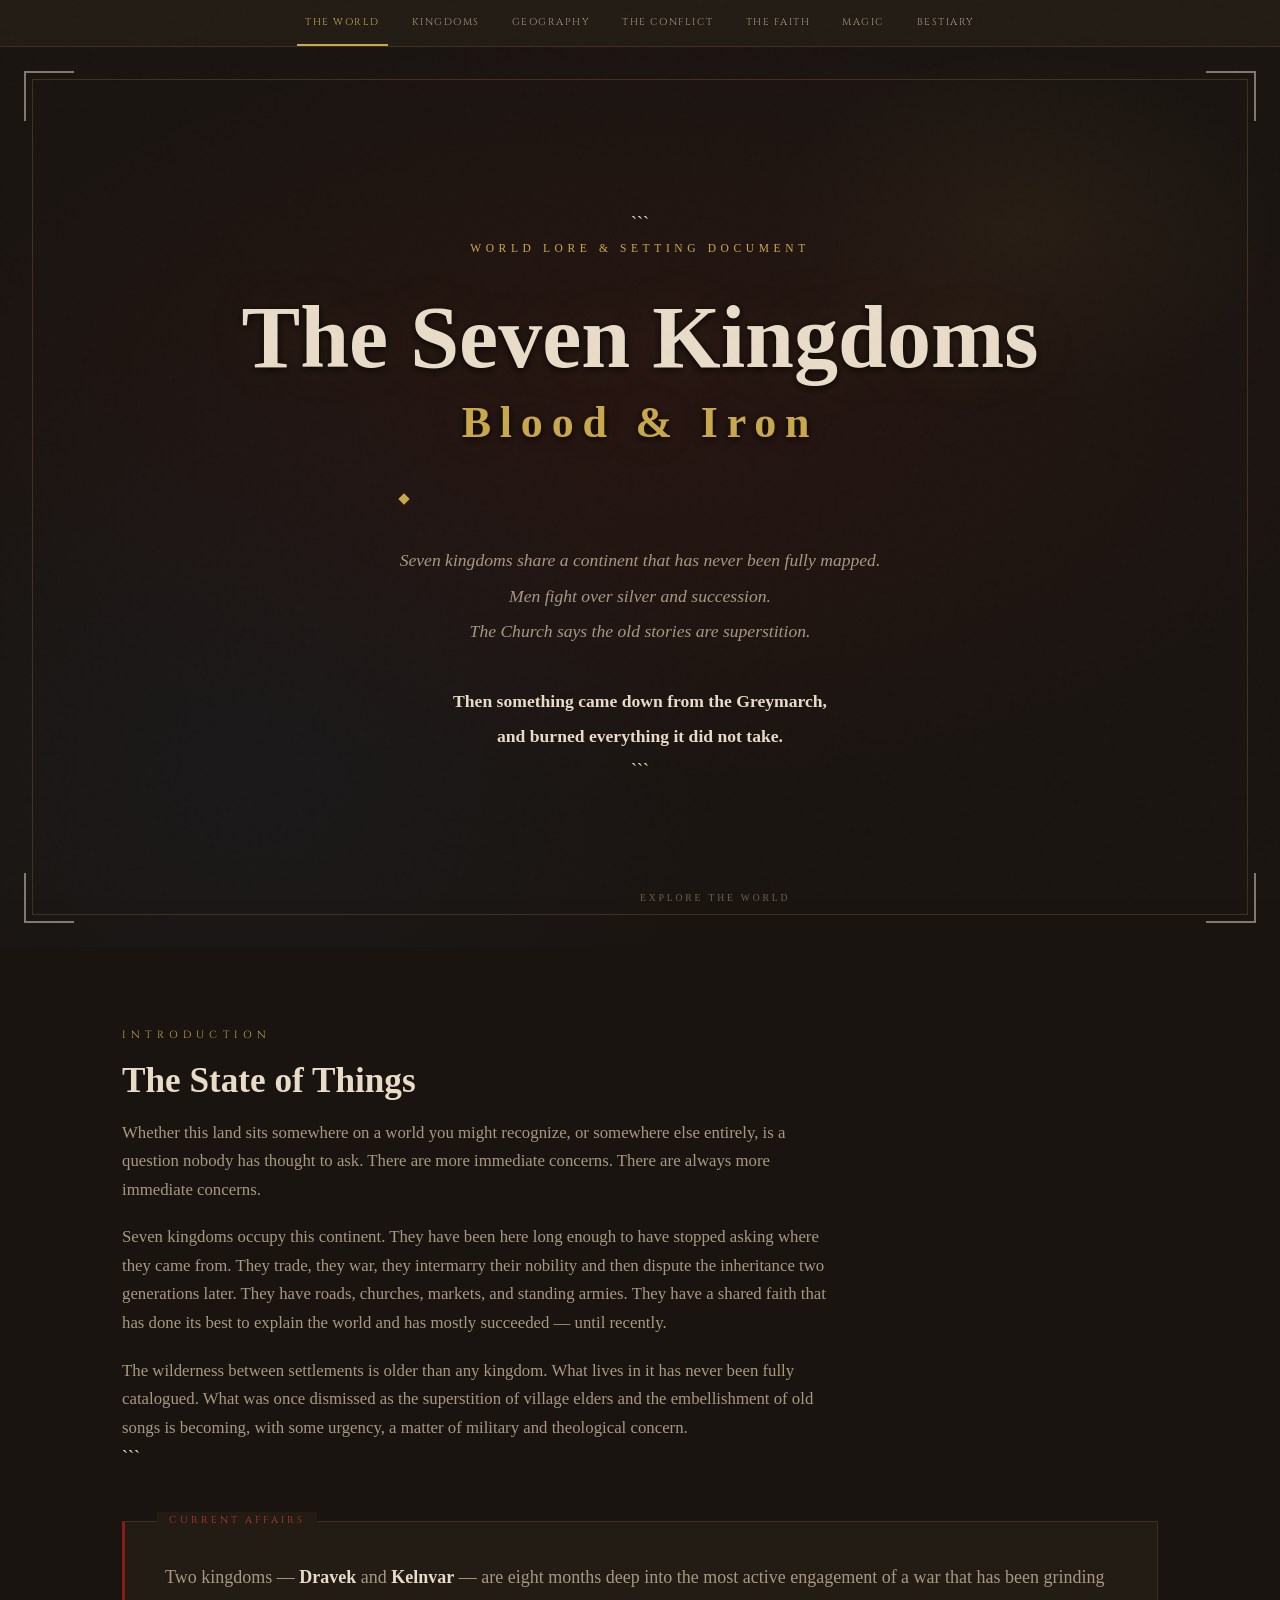
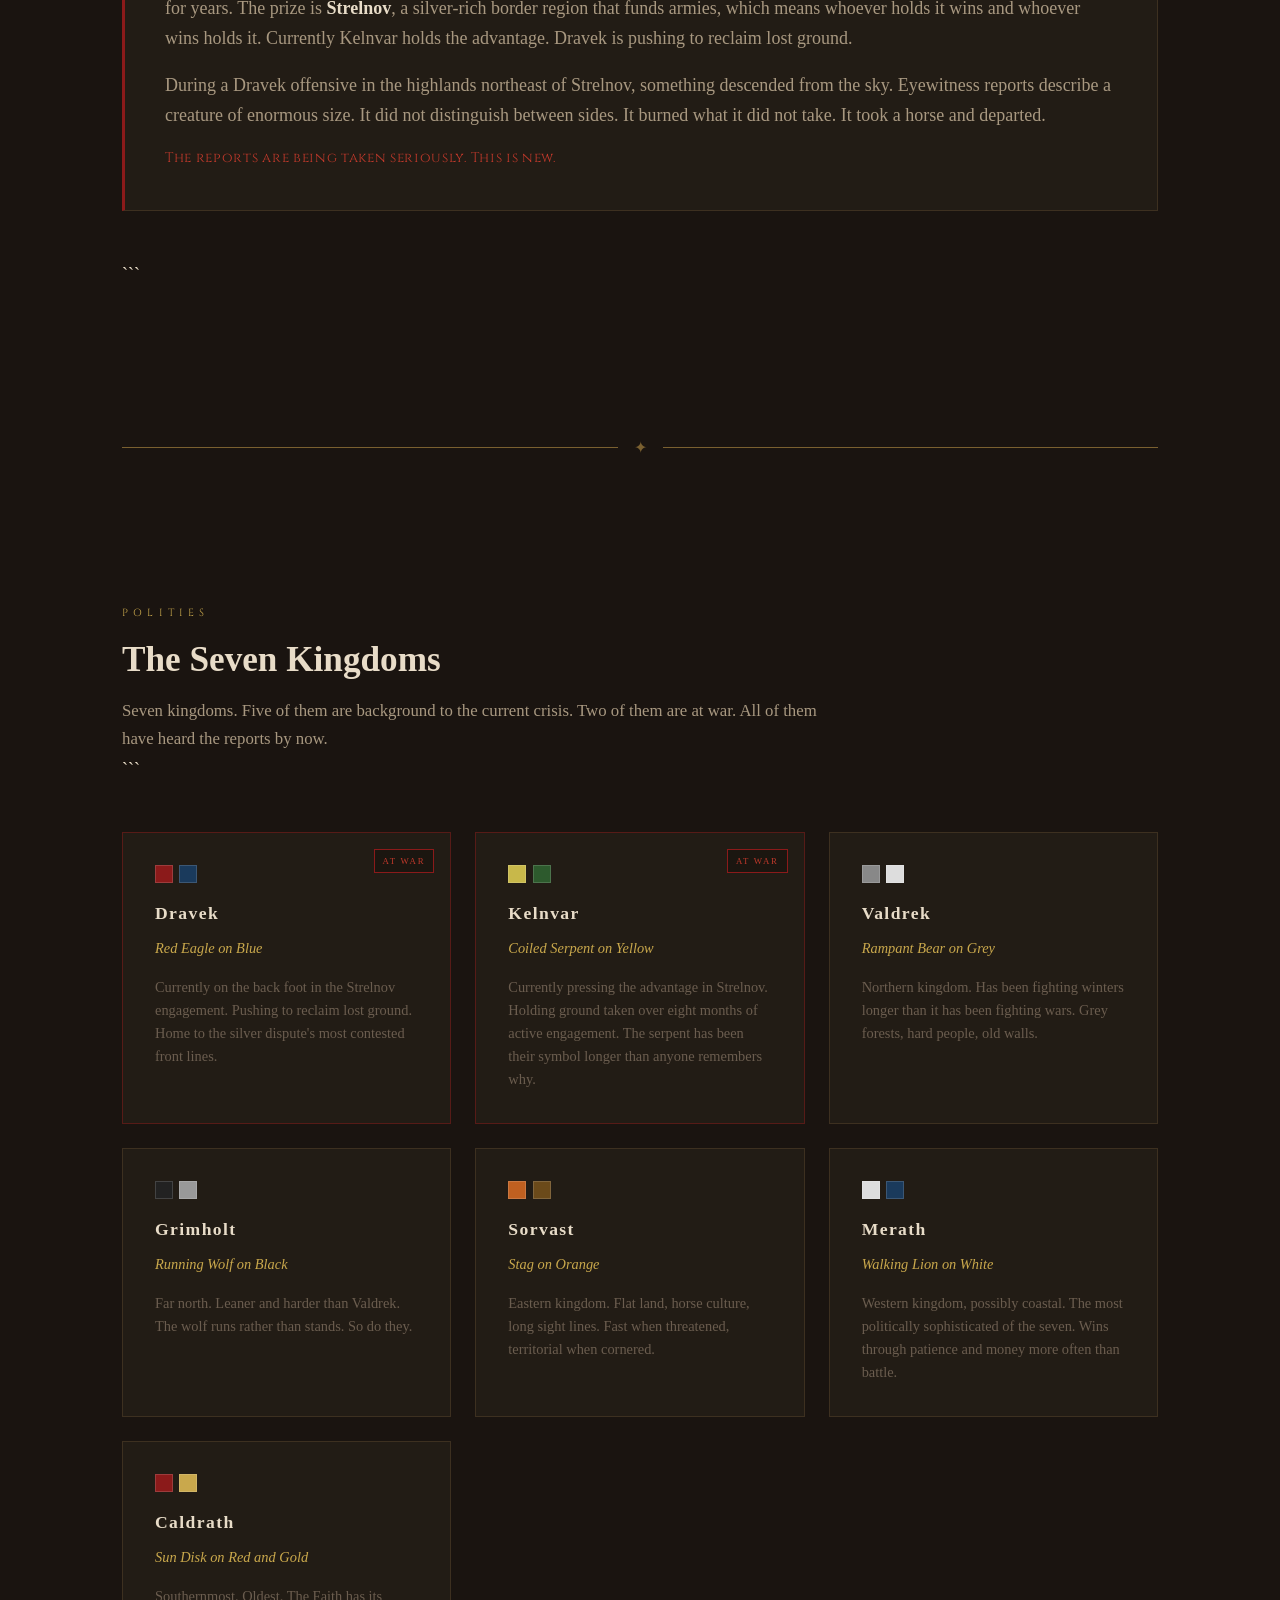
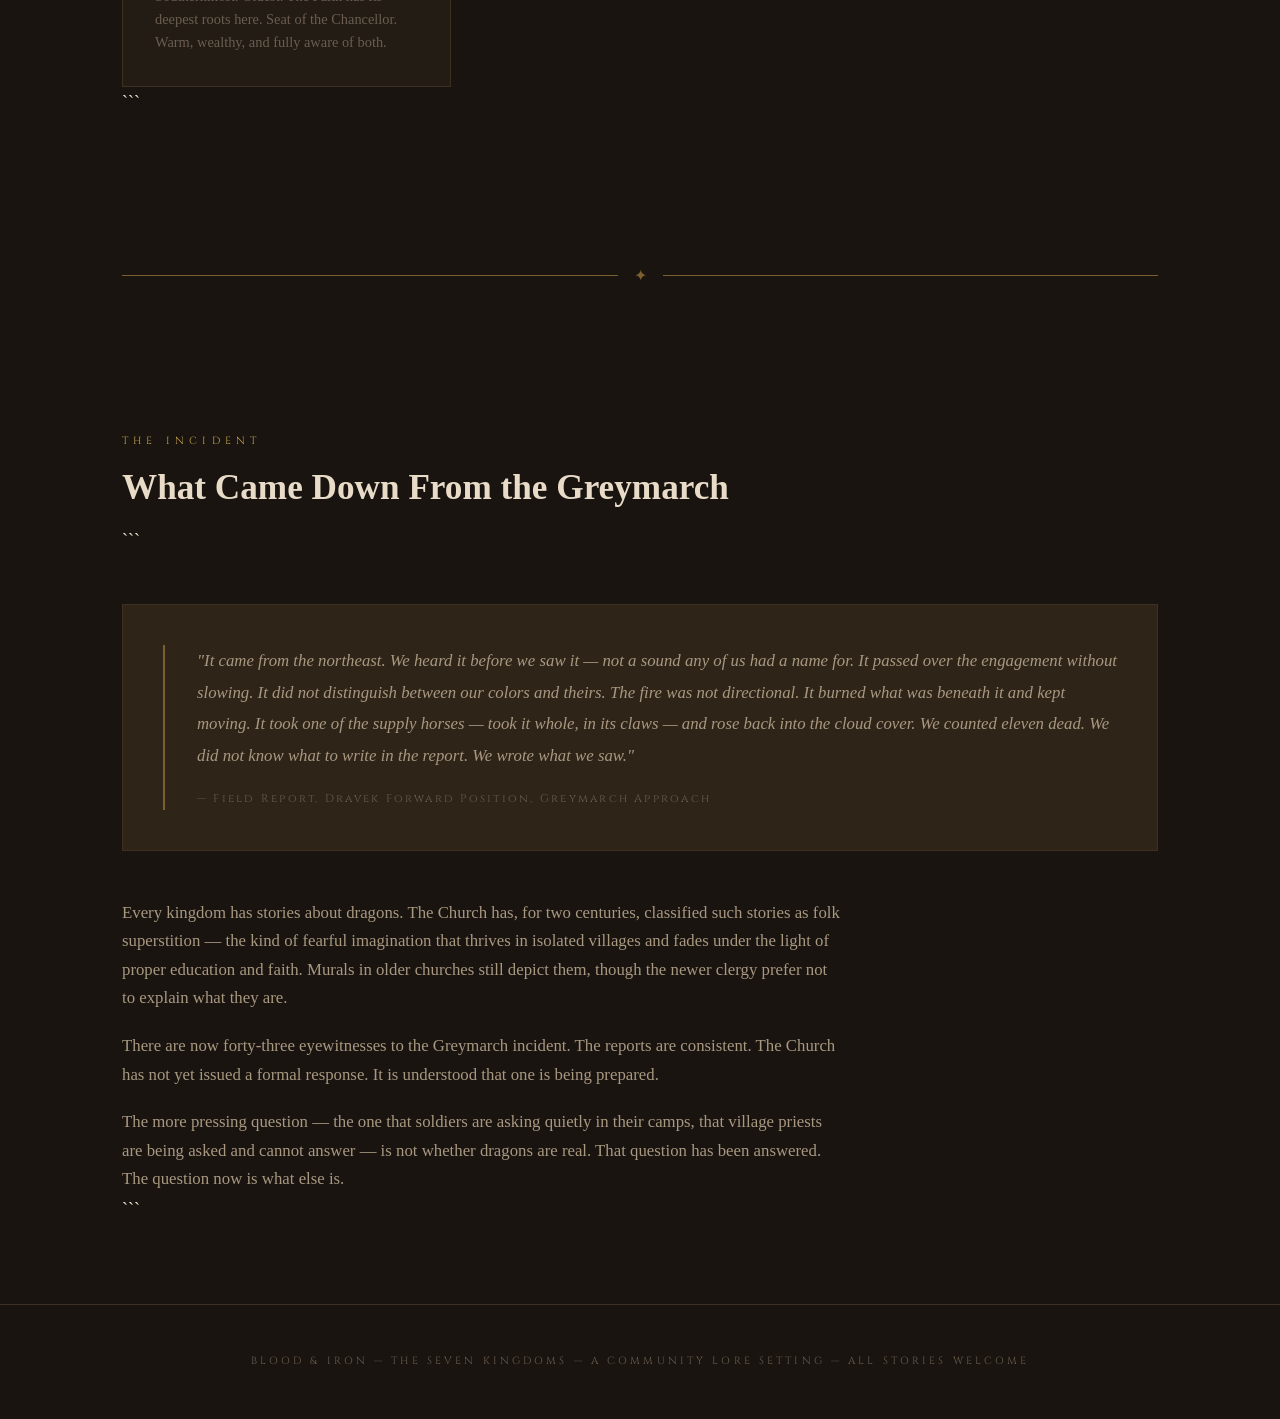
==== commit 024ecdda: "Create index.html" ====
--- a/index.html
+++ b/index.html
@@ -8,93 +8,10 @@
 <link rel="preconnect" href="https://fonts.googleapis.com">
 <link rel="preconnect" href="https://fonts.gstatic.com" crossorigin>
 <link href="https://fonts.googleapis.com/css2?family=Cinzel+Decorative:wght@400;700&family=Cinzel:wght@400;600;700&family=EB+Garamond:ital,wght@0,400;0,500;1,400;1,500&display=swap" rel="stylesheet">
+<link rel="stylesheet" href="style.css">
 <style>
-  :root {
-    --parchment: #1a1410;
-    --parchment-mid: #221c15;
-    --parchment-light: #2e2418;
-    --ink: #e8dcc8;
-    --ink-faded: #a89880;
-    --ink-dim: #6b5d4f;
-    --red: #8b1a1a;
-    --red-bright: #c0392b;
-    --blue: #1a3a5c;
-    --blue-bright: #2980b9;
-    --gold: #c9a84c;
-    --gold-dim: #7a6030;
-    --border: #3d3020;
-  }
-
-- { margin: 0; padding: 0; box-sizing: border-box; }
-
-body {
-background-color: var(–parchment);
-color: var(–ink);
-font-family: ‘EB Garamond’, Georgia, serif;
-font-size: 18px;
-line-height: 1.7;
-min-height: 100vh;
-overflow-x: hidden;
-}
-
-body::before {
-content: ‘’;
-position: fixed;
-top: 0; left: 0;
-width: 100%; height: 100%;
-background-image: url(“data:image/svg+xml,%3Csvg viewBox=‘0 0 256 256’ xmlns=‘http://www.w3.org/2000/svg’%3E%3Cfilter id=‘noise’%3E%3CfeTurbulence type=‘fractalNoise’ baseFrequency=‘0.9’ numOctaves=‘4’ stitchTiles=‘stitch’/%3E%3C/filter%3E%3Crect width=‘100%25’ height=‘100%25’ filter=‘url(%23noise)’ opacity=‘0.04’/%3E%3C/svg%3E”);
-pointer-events: none;
-z-index: 999;
-opacity: 0.4;
-}
-
-/* ── NAV ── */
-nav {
-background: var(–parchment-mid);
-border-bottom: 1px solid var(–border);
-position: sticky;
-top: 0;
-z-index: 100;
-width: 100%;
-}
-
-.nav-inner {
-display: flex;
-list-style: none;
-justify-content: center;
-flex-wrap: wrap;
-max-width: 1200px;
-margin: 0 auto;
-padding: 0 0.5rem;
-}
-
-nav a {
-display: block;
-padding: 0.85rem 0.9rem;
-font-family: ‘Cinzel’, serif;
-font-size: 0.62rem;
-letter-spacing: 0.12em;
-text-transform: uppercase;
-color: var(–ink-faded);
-text-decoration: none;
-transition: color 0.3s ease;
-position: relative;
-white-space: nowrap;
-}
-
-nav a::after {
-content: ‘’;
-position: absolute;
-bottom: 0; left: 50%; right: 50%;
-height: 2px;
-background: var(–gold);
-transition: left 0.3s ease, right 0.3s ease;
-}
-
-nav a:hover, nav a.active { color: var(–gold); }
-nav a:hover::after, nav a.active::after { left: 0.5rem; right: 0.5rem; }
-
-/* ── HERO ── */
+/* ── INDEX-SPECIFIC STYLES ── */
+
 .hero {
 position: relative;
 min-height: 100vh;
@@ -105,31 +22,32 @@
 padding: 4rem 2rem;
 text-align: center;
 overflow: hidden;
-}
-
-.hero-bg {
+background-color: #1a1410;
+}
+
+.hero-glow {
 position: absolute;
 inset: 0;
 background:
-radial-gradient(ellipse 80% 60% at 50% 40%, rgba(139,26,26,0.08) 0%, transparent 70%),
-radial-gradient(ellipse 60% 80% at 20% 80%, rgba(26,58,92,0.1) 0%, transparent 60%),
-radial-gradient(ellipse 40% 40% at 80% 20%, rgba(201,168,76,0.05) 0%, transparent 50%);
+radial-gradient(ellipse 80% 60% at 50% 40%, rgba(139,26,26,0.1) 0%, transparent 70%),
+radial-gradient(ellipse 60% 80% at 20% 80%, rgba(26,58,92,0.12) 0%, transparent 60%),
+radial-gradient(ellipse 40% 40% at 80% 20%, rgba(201,168,76,0.06) 0%, transparent 50%);
 pointer-events: none;
 }
 
-.hero-border {
+.hero-frame {
 position: absolute;
 top: 2rem; left: 2rem; right: 2rem; bottom: 2rem;
-border: 1px solid var(–gold-dim);
+border: 1px solid rgba(201,168,76,0.2);
 pointer-events: none;
-opacity: 0.3;
 }
 
 .corner {
 position: absolute;
-width: 60px; height: 60px;
-border-color: var(–gold);
-opacity: 0.6;
+width: 50px;
+height: 50px;
+border-color: #c9a84c;
+opacity: 0.5;
 z-index: 1;
 }
 .corner-tl { top: 1.5rem; left: 1.5rem; border-top: 2px solid; border-left: 2px solid; }
@@ -138,37 +56,38 @@
 .corner-br { bottom: 1.5rem; right: 1.5rem; border-bottom: 2px solid; border-right: 2px solid; }
 
 .hero-eyebrow {
-font-family: ‘Cinzel’, serif;
-font-size: 0.75rem;
+font-family: ‘Cinzel’, Georgia, serif;
+font-size: 0.72rem;
 letter-spacing: 0.4em;
 text-transform: uppercase;
-color: var(–gold);
+color: #c9a84c;
 margin-bottom: 2rem;
 opacity: 0;
 animation: fadeUp 1s ease 0.3s forwards;
-position: relative; z-index: 1;
+position: relative;
+z-index: 1;
 }
 
 .hero-title {
-font-family: ‘Cinzel Decorative’, serif;
-font-size: clamp(2.2rem, 8vw, 6rem);
+font-family: ‘Cinzel Decorative’, Georgia, serif;
+font-size: clamp(2rem, 7vw, 5.5rem);
 font-weight: 700;
 line-height: 1.1;
-letter-spacing: 0.05em;
-color: var(–ink);
-text-shadow: 0 0 40px rgba(201,168,76,0.15), 0 2px 4px rgba(0,0,0,0.8);
+color: #e8dcc8;
+text-shadow: 0 0 60px rgba(201,168,76,0.12), 0 2px 8px rgba(0,0,0,0.9);
 margin-bottom: 0.5rem;
 opacity: 0;
 animation: fadeUp 1s ease 0.6s forwards;
-position: relative; z-index: 1;
+position: relative;
+z-index: 1;
 }
 
 .hero-title span {
-color: var(–gold);
+color: #c9a84c;
 display: block;
-font-size: 0.55em;
-letter-spacing: 0.15em;
-margin-top: 0.5rem;
+font-size: 0.5em;
+letter-spacing: 0.2em;
+margin-top: 0.75rem;
 }
 
 .hero-divider {
@@ -176,49 +95,56 @@
 align-items: center;
 gap: 1rem;
 margin: 2.5rem auto;
-width: min(500px, 80vw);
+width: min(480px, 80vw);
 opacity: 0;
 animation: fadeUp 1s ease 0.9s forwards;
-position: relative; z-index: 1;
-}
-
-.hero-divider::before, .hero-divider::after {
+position: relative;
+z-index: 1;
+}
+
+.hero-divider::before,
+.hero-divider::after {
 content: ‘’;
 flex: 1;
 height: 1px;
-background: linear-gradient(to right, transparent, var(–gold-dim), transparent);
+background: linear-gradient(to right, transparent, #7a6030, transparent);
 }
 
 .divider-diamond {
-width: 8px; height: 8px;
-background: var(–gold);
+width: 8px;
+height: 8px;
+background-color: #c9a84c;
 transform: rotate(45deg);
 flex-shrink: 0;
 }
 
 .hero-intro {
-max-width: 680px;
-color: var(–ink-faded);
+max-width: 640px;
+color: #a89880;
 font-size: 1.1rem;
 font-style: italic;
-line-height: 1.9;
+line-height: 2;
 opacity: 0;
 animation: fadeUp 1s ease 1.1s forwards;
-position: relative; z-index: 1;
-}
-
-.hero-intro strong { color: var(–ink); font-style: normal; }
+position: relative;
+z-index: 1;
+}
+
+.hero-intro strong {
+color: #e8dcc8;
+font-style: normal;
+}
 
 .scroll-hint {
 position: absolute;
 bottom: 2.5rem;
 left: 50%;
 transform: translateX(-50%);
-font-family: ‘Cinzel’, serif;
-font-size: 0.65rem;
+font-family: ‘Cinzel’, Georgia, serif;
+font-size: 0.6rem;
 letter-spacing: 0.3em;
 text-transform: uppercase;
-color: var(–ink-dim);
+color: #6b5d4f;
 display: flex;
 flex-direction: column;
 align-items: center;
@@ -232,73 +158,32 @@
 .scroll-hint::after {
 content: ‘’;
 width: 1px;
-height: 40px;
-background: linear-gradient(to bottom, var(–gold-dim), transparent);
-animation: scrollPulse 2s ease-in-out infinite;
-}
-
-/* ── SECTIONS ── */
-section {
+height: 36px;
+background: linear-gradient(to bottom, #7a6030, transparent);
+animation: pulse 2s ease-in-out infinite;
+}
+
+@keyframes pulse {
+0%, 100% { opacity: 0.3; }
+50% { opacity: 1; }
+}
+
+/* Main content sections */
+.main-section {
 padding: 5rem 2rem;
 max-width: 1100px;
 margin: 0 auto;
 }
 
-.section-label {
-font-family: ‘Cinzel’, serif;
-font-size: 0.65rem;
-letter-spacing: 0.5em;
-text-transform: uppercase;
-color: var(–gold);
-margin-bottom: 1rem;
-display: flex;
-align-items: center;
-gap: 1rem;
-}
-
-.section-label::after {
-content: ‘’;
-flex: 1;
-max-width: 80px;
-height: 1px;
-background: var(–gold-dim);
-}
-
-.section-title {
-font-family: ‘Cinzel Decorative’, serif;
-font-size: clamp(1.5rem, 4vw, 2.5rem);
-color: var(–ink);
-margin-bottom: 1.5rem;
-line-height: 1.2;
-}
-
-.section-body { color: var(–ink-faded); max-width: 720px; font-size: 1.05rem; }
-.section-body p + p { margin-top: 1.2rem; }
-
-.world-state {
-background: var(–parchment-mid);
-border: 1px solid var(–border);
-border-left: 3px solid var(–red);
-padding: 2.5rem;
-margin: 3rem 0;
-position: relative;
-}
-
-.world-state::before {
-content: ‘Current Affairs’;
-position: absolute;
-top: -0.6rem; left: 2rem;
-background: var(–parchment-mid);
-padding: 0 0.75rem;
-font-family: ‘Cinzel’, serif;
-font-size: 0.65rem;
-letter-spacing: 0.3em;
-text-transform: uppercase;
-color: var(–red-bright);
-}
-
-.world-state p + p { margin-top: 1rem; }
-
+.intro-text {
+color: #a89880;
+max-width: 720px;
+font-size: 1.05rem;
+}
+
+.intro-text p + p { margin-top: 1.2rem; }
+
+/* Kingdom cards */
 .kingdoms-grid {
 display: grid;
 grid-template-columns: repeat(auto-fill, minmax(260px, 1fr));
@@ -307,8 +192,8 @@
 }
 
 .kingdom-card {
-background: var(–parchment-mid);
-border: 1px solid var(–border);
+background-color: #221c15;
+border: 1px solid #3d3020;
 padding: 2rem;
 position: relative;
 transition: transform 0.3s ease, border-color 0.3s ease;
@@ -319,297 +204,274 @@
 content: ‘’;
 position: absolute;
 top: 0; left: 0;
-width: 100%; height: 3px;
-}
-
-.kingdom-card:hover { transform: translateY(-3px); border-color: var(–gold-dim); }
-.kingdom-card.dravek::before { background: linear-gradient(to right, #8b1a1a, #1a3a5c); }
-.kingdom-card.kelnvar::before { background: linear-gradient(to right, #8b7a1a, #2d5a2d); }
-.kingdom-card.valdrek::before { background: linear-gradient(to right, #555, #ddd); }
-.kingdom-card.grimholt::before { background: linear-gradient(to right, #111, #888); }
-.kingdom-card.sorvast::before { background: linear-gradient(to right, #8b4a1a, #6b4a1a); }
-.kingdom-card.merath::before { background: linear-gradient(to right, #ddd, #1a3a5c); }
+width: 100%;
+height: 3px;
+}
+
+.kingdom-card:hover {
+transform: translateY(-3px);
+border-color: #7a6030;
+}
+
+.kingdom-card.at-war { border-color: rgba(139,26,26,0.5); }
+
+.kingdom-card.dravek::before   { background: linear-gradient(to right, #8b1a1a, #1a3a5c); }
+.kingdom-card.kelnvar::before  { background: linear-gradient(to right, #8b7a1a, #2d5a2d); }
+.kingdom-card.valdrek::before  { background: linear-gradient(to right, #555555, #cccccc); }
+.kingdom-card.grimholt::before { background: linear-gradient(to right, #222222, #888888); }
+.kingdom-card.sorvast::before  { background: linear-gradient(to right, #c06020, #6b4a1a); }
+.kingdom-card.merath::before   { background: linear-gradient(to right, #cccccc, #1a3a5c); }
 .kingdom-card.caldrath::before { background: linear-gradient(to right, #8b1a1a, #c9a84c); }
 
-.kingdom-name {
-font-family: ‘Cinzel’, serif;
-font-size: 1.1rem;
-letter-spacing: 0.1em;
-color: var(–ink);
-margin-bottom: 0.5rem;
-}
-
-.kingdom-heraldry { font-style: italic; font-size: 0.9rem; color: var(–gold); margin-bottom: 1rem; }
-.kingdom-colors { display: flex; gap: 0.4rem; margin-bottom: 1rem; }
-.color-swatch { width: 16px; height: 16px; border: 1px solid rgba(255,255,255,0.1); }
-.kingdom-desc { font-size: 0.9rem; color: var(–ink-dim); line-height: 1.6; }
-.kingdom-card.active-conflict { border-color: rgba(139,26,26,0.4); }
-
-.conflict-badge {
+.war-badge {
 position: absolute;
 top: 1rem; right: 1rem;
-font-family: ‘Cinzel’, serif;
+font-family: ‘Cinzel’, Georgia, serif;
 font-size: 0.55rem;
 letter-spacing: 0.2em;
 text-transform: uppercase;
-color: var(–red-bright);
-border: 1px solid var(–red);
+color: #c0392b;
+border: 1px solid #8b1a1a;
 padding: 0.2rem 0.5rem;
-}
-
-.incident-block {
-background: var(–parchment-light);
-border: 1px solid var(–border);
-padding: 2.5rem;
-margin: 3rem 0;
-}
-
-.incident-block blockquote {
+background-color: rgba(26,20,16,0.8);
+}
+
+.kingdom-colors {
+display: flex;
+gap: 0.4rem;
+margin-bottom: 1rem;
+}
+
+.color-swatch {
+width: 18px;
+height: 18px;
+border: 1px solid rgba(255,255,255,0.15);
+}
+
+.kingdom-name {
+font-family: ‘Cinzel’, Georgia, serif;
+font-size: 1.1rem;
+letter-spacing: 0.08em;
+color: #e8dcc8;
+margin-bottom: 0.4rem;
+}
+
+.kingdom-heraldry {
 font-style: italic;
-color: var(–ink-faded);
-font-size: 1.05rem;
-line-height: 1.9;
-padding-left: 2rem;
-border-left: 2px solid var(–gold-dim);
-}
-
-.incident-block cite {
-display: block;
-margin-top: 1rem;
-font-family: ‘Cinzel’, serif;
-font-size: 0.7rem;
-letter-spacing: 0.2em;
-color: var(–ink-dim);
-font-style: normal;
-}
-
-.ornamental-rule {
-display: flex;
-align-items: center;
-gap: 1rem;
-margin: 4rem auto;
-opacity: 0.4;
-max-width: 1100px;
-padding: 0 2rem;
-}
-
-.ornamental-rule::before, .ornamental-rule::after {
-content: ‘’;
-flex: 1;
-height: 1px;
-background: var(–gold-dim);
-}
-
-.ornamental-rule span {
-font-family: ‘Cinzel Decorative’, serif;
-font-size: 1rem;
-color: var(–gold-dim);
-}
-
-footer {
-border-top: 1px solid var(–border);
-padding: 3rem 2rem;
-text-align: center;
-color: var(–ink-dim);
-font-family: ‘Cinzel’, serif;
-font-size: 0.65rem;
-letter-spacing: 0.3em;
-text-transform: uppercase;
-}
-
-@keyframes fadeUp {
-from { opacity: 0; transform: translateY(20px); }
-to { opacity: 1; transform: translateY(0); }
-}
-
-@keyframes scrollPulse {
-0%, 100% { opacity: 0.3; }
-50% { opacity: 1; }
-}
-
-.reveal {
-opacity: 0;
-transform: translateY(24px);
-transition: opacity 0.8s ease, transform 0.8s ease;
-}
-
-.reveal.visible { opacity: 1; transform: none; }
+font-size: 0.9rem;
+color: #c9a84c;
+margin-bottom: 1rem;
+}
+
+.kingdom-desc {
+font-size: 0.9rem;
+color: #6b5d4f;
+line-height: 1.6;
+}
+
+@media (max-width: 600px) {
+.kingdoms-grid { grid-template-columns: 1fr; }
+}
 </style>
 
 </head>
 <body>
 
-<nav>
-  <ul class="nav-inner">
-    <li><a href="index.html" class="active">The World</a></li>
-    <li><a href="kingdoms.html">Kingdoms</a></li>
-    <li><a href="geography.html">Geography</a></li>
-    <li><a href="conflict.html">The Conflict</a></li>
-    <li><a href="faith.html">The Faith</a></li>
-    <li><a href="magic.html">Magic</a></li>
-    <li><a href="bestiary.html">Bestiary</a></li>
-  </ul>
-</nav>
-
-<div class="hero">
-  <div class="hero-bg"></div>
-  <div class="hero-border"></div>
-  <div class="corner corner-tl"></div>
-  <div class="corner corner-tr"></div>
-  <div class="corner corner-bl"></div>
-  <div class="corner corner-br"></div>
-
-  <p class="hero-eyebrow">World Lore & Setting Document</p>
-
-  <h1 class="hero-title">
-    The Seven Kingdoms
-    <span>A Living World</span>
-  </h1>
-
-  <div class="hero-divider"><div class="divider-diamond"></div></div>
-
-  <p class="hero-intro">
-    Seven kingdoms share a continent that has never been fully mapped.<br>
-    Men fight over silver and succession.<br>
-    The Church says the old stories are superstition.<br><br>
-    <strong>Then something came down from the Greymarch,<br>
-    and burned everything it did not take.</strong>
-  </p>
-
-  <div class="scroll-hint">Explore the world</div>
+<header>
+  <nav>
+    <ul>
+      <li><a href="index.html" class="active">The World</a></li>
+      <li><a href="kingdoms.html">Kingdoms</a></li>
+      <li><a href="geography.html">Geography</a></li>
+      <li><a href="conflict.html">The Conflict</a></li>
+      <li><a href="faith.html">The Faith</a></li>
+      <li><a href="magic.html">Magic</a></li>
+      <li><a href="bestiary.html">Bestiary</a></li>
+    </ul>
+  </nav>
+</header>
+
+<main>
+
+  <!-- HERO -->
+
+  <div class="hero">
+    <div class="hero-glow"></div>
+    <div class="hero-frame"></div>
+    <div class="corner corner-tl"></div>
+    <div class="corner corner-tr"></div>
+    <div class="corner corner-bl"></div>
+    <div class="corner corner-br"></div>
+
+```
+<p class="hero-eyebrow">World Lore &amp; Setting Document</p>
+
+<h1 class="hero-title">
+  The Seven Kingdoms
+  <span>Blood &amp; Iron</span>
+</h1>
+
+<div class="hero-divider"><div class="divider-diamond"></div></div>
+
+<p class="hero-intro">
+  Seven kingdoms share a continent that has never been fully mapped.<br>
+  Men fight over silver and succession.<br>
+  The Church says the old stories are superstition.<br><br>
+  <strong>Then something came down from the Greymarch,<br>
+  and burned everything it did not take.</strong>
+</p>
+
+<div class="scroll-hint">Explore the world</div>
+```
+
+  </div>
+
+  <!-- THE WORLD -->
+
+  <div class="main-section">
+    <div class="reveal">
+      <p class="section-label">Introduction</p>
+      <h2 class="section-title">The State of Things</h2>
+      <div class="intro-text">
+        <p>Whether this land sits somewhere on a world you might recognize, or somewhere else entirely, is a question nobody has thought to ask. There are more immediate concerns. There are always more immediate concerns.</p>
+        <p>Seven kingdoms occupy this continent. They have been here long enough to have stopped asking where they came from. They trade, they war, they intermarry their nobility and then dispute the inheritance two generations later. They have roads, churches, markets, and standing armies. They have a shared faith that has done its best to explain the world and has mostly succeeded — until recently.</p>
+        <p>The wilderness between settlements is older than any kingdom. What lives in it has never been fully catalogued. What was once dismissed as the superstition of village elders and the embellishment of old songs is becoming, with some urgency, a matter of military and theological concern.</p>
+      </div>
+    </div>
+
+```
+<div class="callout-block reveal" style="margin-top:3rem;">
+  <span class="callout-label">Current Affairs</span>
+  <p>Two kingdoms — <strong style="color:#e8dcc8;">Dravek</strong> and <strong style="color:#e8dcc8;">Kelnvar</strong> — are eight months deep into the most active engagement of a war that has been grinding for years. The prize is <strong style="color:#e8dcc8;">Strelnov</strong>, a silver-rich border region that funds armies, which means whoever holds it wins and whoever wins holds it. Currently Kelnvar holds the advantage. Dravek is pushing to reclaim lost ground.</p>
+  <p>During a Dravek offensive in the highlands northeast of Strelnov, something descended from the sky. Eyewitness reports describe a creature of enormous size. It did not distinguish between sides. It burned what it did not take. It took a horse and departed.</p>
+  <p style="color:#c0392b; font-family:'Cinzel',Georgia,serif; font-size:0.85rem; letter-spacing:0.05em;">The reports are being taken seriously. This is new.</p>
 </div>
-
-<section>
-  <div class="reveal">
-    <p class="section-label">Introduction</p>
-    <h2 class="section-title">The State of Things</h2>
-    <div class="section-body">
-      <p>Whether this land sits somewhere on a world you might recognize, or somewhere else entirely, is a question nobody has thought to ask. There are more immediate concerns. There are always more immediate concerns.</p>
-      <p>Seven kingdoms occupy this continent. They have been here long enough to have stopped asking where they came from. They trade, they war, they intermarry their nobility and then dispute the inheritance two generations later. They have roads, churches, markets, and standing armies. They have a shared faith that has done its best to explain the world and has mostly succeeded — until recently.</p>
-      <p>The wilderness between settlements is older than any kingdom. What lives in it has never been fully catalogued. What was once dismissed as the superstition of village elders and the embellishment of old songs is becoming, with some urgency, a matter of military and theological concern.</p>
-    </div>
-  </div>
-
-  <div class="world-state reveal">
-    <p>Two kingdoms — <strong>Dravek</strong> and <strong>Kelnvar</strong> — are eight months deep into the most active engagement of a war that has been grinding for years. The prize is <strong>Strelnov</strong>, a silver-rich border region that funds armies, which means whoever holds it wins and whoever wins holds it. Currently Kelnvar holds the advantage. Dravek is pushing to reclaim lost ground.</p>
-    <p>During a Dravek offensive in the highlands northeast of Strelnov, something descended from the sky. Eyewitness reports describe a creature of enormous size. It did not distinguish between sides. It burned what it did not take. It took a horse and departed.</p>
-    <p style="color: var(--red-bright); font-family: 'Cinzel', serif; font-size: 0.85rem; letter-spacing: 0.05em; margin-top:1rem;">The reports are being taken seriously. This is new.</p>
-  </div>
-</section>
-
-<div class="ornamental-rule reveal"><span>✦</span></div>
-
-<section>
-  <div class="reveal">
-    <p class="section-label">Polities</p>
-    <h2 class="section-title">The Seven Kingdoms</h2>
-    <div class="section-body">
-      <p>Seven kingdoms. Five of them are background to the current crisis. Two of them are at war. All of them have heard the reports by now.</p>
-    </div>
-  </div>
-
-  <div class="kingdoms-grid">
-    <div class="kingdom-card dravek active-conflict reveal">
-      <span class="conflict-badge">At War</span>
-      <div class="kingdom-colors">
-        <div class="color-swatch" style="background:#8b1a1a;"></div>
-        <div class="color-swatch" style="background:#1a3a5c;"></div>
-      </div>
-      <h3 class="kingdom-name">Dravek</h3>
-      <p class="kingdom-heraldry">Red Eagle on Blue</p>
-      <p class="kingdom-desc">Currently on the back foot in the Strelnov engagement. Pushing to reclaim lost ground. Home to the silver dispute's most contested front lines.</p>
-    </div>
-
-```
-<div class="kingdom-card kelnvar active-conflict reveal">
-  <span class="conflict-badge">At War</span>
-  <div class="kingdom-colors">
-    <div class="color-swatch" style="background:#c8b84a;"></div>
-    <div class="color-swatch" style="background:#2d5a2d;"></div>
-  </div>
-  <h3 class="kingdom-name">Kelnvar</h3>
-  <p class="kingdom-heraldry">Coiled Serpent on Yellow</p>
-  <p class="kingdom-desc">Currently pressing the advantage in Strelnov. Holding ground taken over eight months of active engagement. The serpent has been their symbol longer than anyone remembers why.</p>
+```
+
+  </div>
+
+  <div class="ornamental-rule reveal"><span>✦</span></div>
+
+  <!-- KINGDOMS -->
+
+  <div class="main-section">
+    <div class="reveal">
+      <p class="section-label">Polities</p>
+      <h2 class="section-title">The Seven Kingdoms</h2>
+      <p class="intro-text">Seven kingdoms. Five of them are background to the current crisis. Two of them are at war. All of them have heard the reports by now.</p>
+    </div>
+
+```
+<div class="kingdoms-grid">
+
+  <div class="kingdom-card dravek at-war reveal">
+    <span class="war-badge">At War</span>
+    <div class="kingdom-colors">
+      <div class="color-swatch" style="background-color:#8b1a1a;"></div>
+      <div class="color-swatch" style="background-color:#1a3a5c;"></div>
+    </div>
+    <h3 class="kingdom-name">Dravek</h3>
+    <p class="kingdom-heraldry">Red Eagle on Blue</p>
+    <p class="kingdom-desc">Currently on the back foot in the Strelnov engagement. Pushing to reclaim lost ground. Home to the silver dispute's most contested front lines.</p>
+  </div>
+
+  <div class="kingdom-card kelnvar at-war reveal">
+    <span class="war-badge">At War</span>
+    <div class="kingdom-colors">
+      <div class="color-swatch" style="background-color:#c8b84a;"></div>
+      <div class="color-swatch" style="background-color:#2d5a2d;"></div>
+    </div>
+    <h3 class="kingdom-name">Kelnvar</h3>
+    <p class="kingdom-heraldry">Coiled Serpent on Yellow</p>
+    <p class="kingdom-desc">Currently pressing the advantage in Strelnov. Holding ground taken over eight months of active engagement. The serpent has been their symbol longer than anyone remembers why.</p>
+  </div>
+
+  <div class="kingdom-card valdrek reveal">
+    <div class="kingdom-colors">
+      <div class="color-swatch" style="background-color:#888888;"></div>
+      <div class="color-swatch" style="background-color:#dddddd;"></div>
+    </div>
+    <h3 class="kingdom-name">Valdrek</h3>
+    <p class="kingdom-heraldry">Rampant Bear on Grey</p>
+    <p class="kingdom-desc">Northern kingdom. Has been fighting winters longer than it has been fighting wars. Grey forests, hard people, old walls.</p>
+  </div>
+
+  <div class="kingdom-card grimholt reveal">
+    <div class="kingdom-colors">
+      <div class="color-swatch" style="background-color:#222222;"></div>
+      <div class="color-swatch" style="background-color:#999999;"></div>
+    </div>
+    <h3 class="kingdom-name">Grimholt</h3>
+    <p class="kingdom-heraldry">Running Wolf on Black</p>
+    <p class="kingdom-desc">Far north. Leaner and harder than Valdrek. The wolf runs rather than stands. So do they.</p>
+  </div>
+
+  <div class="kingdom-card sorvast reveal">
+    <div class="kingdom-colors">
+      <div class="color-swatch" style="background-color:#c06020;"></div>
+      <div class="color-swatch" style="background-color:#6b4a1a;"></div>
+    </div>
+    <h3 class="kingdom-name">Sorvast</h3>
+    <p class="kingdom-heraldry">Stag on Orange</p>
+    <p class="kingdom-desc">Eastern kingdom. Flat land, horse culture, long sight lines. Fast when threatened, territorial when cornered.</p>
+  </div>
+
+  <div class="kingdom-card merath reveal">
+    <div class="kingdom-colors">
+      <div class="color-swatch" style="background-color:#dddddd;"></div>
+      <div class="color-swatch" style="background-color:#1a3a5c;"></div>
+    </div>
+    <h3 class="kingdom-name">Merath</h3>
+    <p class="kingdom-heraldry">Walking Lion on White</p>
+    <p class="kingdom-desc">Western kingdom, possibly coastal. The most politically sophisticated of the seven. Wins through patience and money more often than battle.</p>
+  </div>
+
+  <div class="kingdom-card caldrath reveal">
+    <div class="kingdom-colors">
+      <div class="color-swatch" style="background-color:#8b1a1a;"></div>
+      <div class="color-swatch" style="background-color:#c9a84c;"></div>
+    </div>
+    <h3 class="kingdom-name">Caldrath</h3>
+    <p class="kingdom-heraldry">Sun Disk on Red and Gold</p>
+    <p class="kingdom-desc">Southernmost. Oldest. The Faith has its deepest roots here. Seat of the Chancellor. Warm, wealthy, and fully aware of both.</p>
+  </div>
+
 </div>
-
-<div class="kingdom-card valdrek reveal">
-  <div class="kingdom-colors">
-    <div class="color-swatch" style="background:#888;"></div>
-    <div class="color-swatch" style="background:#ddd;"></div>
-  </div>
-  <h3 class="kingdom-name">Valdrek</h3>
-  <p class="kingdom-heraldry">Rampant Bear on Grey</p>
-  <p class="kingdom-desc">Northern kingdom. Has been fighting winters longer than it has been fighting wars. Grey forests, hard people, old walls.</p>
+```
+
+  </div>
+
+  <div class="ornamental-rule reveal"><span>✦</span></div>
+
+  <!-- THE INCIDENT -->
+
+  <div class="main-section">
+    <div class="reveal">
+      <p class="section-label">The Incident</p>
+      <h2 class="section-title">What Came Down From the Greymarch</h2>
+    </div>
+
+```
+<div class="quote-block reveal">
+  <blockquote>
+    "It came from the northeast. We heard it before we saw it — not a sound any of us had a name for. It passed over the engagement without slowing. It did not distinguish between our colors and theirs. The fire was not directional. It burned what was beneath it and kept moving. It took one of the supply horses — took it whole, in its claws — and rose back into the cloud cover. We counted eleven dead. We did not know what to write in the report. We wrote what we saw."
+    <cite>— Field Report, Dravek Forward Position, Greymarch Approach</cite>
+  </blockquote>
 </div>
 
-<div class="kingdom-card grimholt reveal">
-  <div class="kingdom-colors">
-    <div class="color-swatch" style="background:#222;"></div>
-    <div class="color-swatch" style="background:#999;"></div>
-  </div>
-  <h3 class="kingdom-name">Grimholt</h3>
-  <p class="kingdom-heraldry">Running Wolf on Black</p>
-  <p class="kingdom-desc">Far north. Leaner and harder than Valdrek. The wolf runs rather than stands. So do they.</p>
+<div class="intro-text reveal">
+  <p>Every kingdom has stories about dragons. The Church has, for two centuries, classified such stories as folk superstition — the kind of fearful imagination that thrives in isolated villages and fades under the light of proper education and faith. Murals in older churches still depict them, though the newer clergy prefer not to explain what they are.</p>
+  <p>There are now forty-three eyewitnesses to the Greymarch incident. The reports are consistent. The Church has not yet issued a formal response. It is understood that one is being prepared.</p>
+  <p>The more pressing question — the one that soldiers are asking quietly in their camps, that village priests are being asked and cannot answer — is not whether dragons are real. That question has been answered. The question now is what else is.</p>
 </div>
-
-<div class="kingdom-card sorvast reveal">
-  <div class="kingdom-colors">
-    <div class="color-swatch" style="background:#c06020;"></div>
-    <div class="color-swatch" style="background:#6b4a1a;"></div>
-  </div>
-  <h3 class="kingdom-name">Sorvast</h3>
-  <p class="kingdom-heraldry">Stag on Orange</p>
-  <p class="kingdom-desc">Eastern kingdom. Flat land, horse culture, long sight lines. Fast when threatened, territorial when cornered.</p>
-</div>
-
-<div class="kingdom-card merath reveal">
-  <div class="kingdom-colors">
-    <div class="color-swatch" style="background:#ddd;"></div>
-    <div class="color-swatch" style="background:#1a3a5c;"></div>
-  </div>
-  <h3 class="kingdom-name">Merath</h3>
-  <p class="kingdom-heraldry">Walking Lion on White</p>
-  <p class="kingdom-desc">Western kingdom, possibly coastal. The most politically sophisticated of the seven. Wins through patience and money more often than battle.</p>
-</div>
-
-<div class="kingdom-card caldrath reveal">
-  <div class="kingdom-colors">
-    <div class="color-swatch" style="background:#8b1a1a;"></div>
-    <div class="color-swatch" style="background:#c9a84c;"></div>
-  </div>
-  <h3 class="kingdom-name">Caldrath</h3>
-  <p class="kingdom-heraldry">Sun Disk on Red and Gold</p>
-  <p class="kingdom-desc">Southernmost. Oldest. The Faith has its deepest roots here. Seat of the Chancellor. Warm, wealthy, and fully aware of both.</p>
-</div>
-```
-
-  </div>
-</section>
-
-<div class="ornamental-rule reveal"><span>✦</span></div>
-
-<section>
-  <div class="reveal">
-    <p class="section-label">The Incident</p>
-    <h2 class="section-title">What Came Down From the Greymarch</h2>
-  </div>
-
-  <div class="incident-block reveal">
-    <blockquote>
-      "It came from the northeast. We heard it before we saw it — not a sound any of us had a name for. It passed over the engagement without slowing. It did not distinguish between our colors and theirs. The fire was not directional. It burned what was beneath it and kept moving. It took one of the supply horses — took it whole, in its claws — and rose back into the cloud cover. We counted eleven dead. We did not know what to write in the report. We wrote what we saw."
-      <cite>— Field Report, Dravek Forward Position, Greymarch Approach</cite>
-    </blockquote>
-  </div>
-
-  <div class="section-body reveal">
-    <p>Every kingdom has stories about dragons. The Church has, for two centuries, classified such stories as folk superstition — the kind of fearful imagination that thrives in isolated villages and fades under the light of proper education and faith. Murals in older churches still depict them, though the newer clergy prefer not to explain what they are.</p>
-    <p>There are now forty-three eyewitnesses to the Greymarch incident. The reports are consistent. The Church has not yet issued a formal response. It is understood that one is being prepared.</p>
-    <p>The more pressing question — the one that soldiers are asking quietly in their camps, that village priests are being asked and cannot answer — is not whether dragons are real. That question has been answered. The question now is what else is.</p>
-  </div>
-</section>
+```
+
+  </div>
+
+</main>
 
 <footer>
-  <p>Blood & Iron — The Seven Kingdoms — A Community Lore Setting — All stories welcome</p>
+  <p>Blood &amp; Iron &mdash; The Seven Kingdoms &mdash; A Community Lore Setting &mdash; All stories welcome</p>
 </footer>
 
 <script>
@@ -621,7 +483,7 @@
         observer.unobserve(entry.target);
       }
     });
-  }, { threshold: 0.08 });
+  }, { threshold: 0.06 });
   reveals.forEach(el => observer.observe(el));
 </script>
 
--- a/style.css
+++ b/style.css
@@ -0,0 +1,352 @@
+/* ── RESET & BASE ── */
+*, *::before, *::after { margin: 0; padding: 0; box-sizing: border-box; }
+
+html {
+  background-color: #1a1410;
+  scroll-behavior: smooth;
+}
+
+body {
+  background-color: #1a1410 !important;
+  color: #e8dcc8;
+  font-family: 'EB Garamond', Georgia, 'Times New Roman', serif;
+  font-size: 18px;
+  line-height: 1.7;
+  min-height: 100vh;
+  overflow-x: hidden;
+}
+
+/* ── CSS VARIABLES ── */
+:root {
+  --parchment: #1a1410;
+  --parchment-mid: #221c15;
+  --parchment-light: #2e2418;
+  --ink: #e8dcc8;
+  --ink-faded: #a89880;
+  --ink-dim: #6b5d4f;
+  --red: #8b1a1a;
+  --red-bright: #c0392b;
+  --blue: #1a3a5c;
+  --blue-bright: #2980b9;
+  --gold: #c9a84c;
+  --gold-dim: #7a6030;
+  --green: #2d5a2d;
+  --border: #3d3020;
+}
+
+/* ── GRAIN TEXTURE ── */
+body::after {
+  content: '';
+  position: fixed;
+  top: 0; left: 0;
+  width: 100%; height: 100%;
+  background-image: url("data:image/svg+xml,%3Csvg viewBox='0 0 200 200' xmlns='http://www.w3.org/2000/svg'%3E%3Cfilter id='n'%3E%3CfeTurbulence type='fractalNoise' baseFrequency='0.85' numOctaves='4' stitchTiles='stitch'/%3E%3C/filter%3E%3Crect width='100%25' height='100%25' filter='url(%23n)' opacity='0.035'/%3E%3C/svg%3E");
+  pointer-events: none;
+  z-index: 9999;
+  opacity: 0.5;
+}
+
+/* ── HEADER & NAV ── */
+header {
+  background-color: #221c15;
+  border-bottom: 1px solid #3d3020;
+  position: sticky;
+  top: 0;
+  z-index: 500;
+  width: 100%;
+}
+
+header nav ul {
+  display: flex;
+  list-style: none;
+  justify-content: center;
+  flex-wrap: wrap;
+  max-width: 1200px;
+  margin: 0 auto;
+  padding: 0 1rem;
+}
+
+header nav a {
+  display: block;
+  padding: 0.9rem 1rem;
+  font-family: 'Cinzel', 'Georgia', serif;
+  font-size: 0.62rem;
+  letter-spacing: 0.15em;
+  text-transform: uppercase;
+  color: #a89880;
+  text-decoration: none;
+  transition: color 0.3s ease;
+  position: relative;
+  white-space: nowrap;
+}
+
+header nav a::after {
+  content: '';
+  position: absolute;
+  bottom: 0;
+  left: 50%;
+  right: 50%;
+  height: 2px;
+  background-color: #c9a84c;
+  transition: left 0.3s ease, right 0.3s ease;
+}
+
+header nav a:hover,
+header nav a.active {
+  color: #c9a84c;
+}
+
+header nav a:hover::after,
+header nav a.active::after {
+  left: 0.5rem;
+  right: 0.5rem;
+}
+
+/* ── PAGE HEADER ── */
+.page-header {
+  padding: 5rem 2rem 3rem;
+  text-align: center;
+  position: relative;
+  border-bottom: 1px solid #3d3020;
+  background-color: #1a1410;
+}
+
+.page-eyebrow {
+  font-family: 'Cinzel', Georgia, serif;
+  font-size: 0.7rem;
+  letter-spacing: 0.5em;
+  text-transform: uppercase;
+  color: #c9a84c;
+  margin-bottom: 1rem;
+}
+
+.page-title {
+  font-family: 'Cinzel Decorative', Georgia, serif;
+  font-size: 3rem;
+  color: #e8dcc8;
+  line-height: 1.2;
+  margin-bottom: 1rem;
+}
+
+.page-subtitle {
+  color: #a89880;
+  font-style: italic;
+  max-width: 600px;
+  margin: 0 auto;
+}
+
+/* ── CONTENT ── */
+.content-wrapper {
+  max-width: 1100px;
+  margin: 0 auto;
+  padding: 4rem 2rem;
+}
+
+.section-label {
+  font-family: 'Cinzel', Georgia, serif;
+  font-size: 0.65rem;
+  letter-spacing: 0.5em;
+  text-transform: uppercase;
+  color: #c9a84c;
+  margin-bottom: 1rem;
+}
+
+.section-title {
+  font-family: 'Cinzel Decorative', Georgia, serif;
+  font-size: 2.2rem;
+  color: #e8dcc8;
+  margin-bottom: 1rem;
+  line-height: 1.2;
+}
+
+.section-intro {
+  color: #a89880;
+  max-width: 720px;
+  margin-bottom: 3rem;
+  font-size: 1.05rem;
+}
+
+/* ── CARDS ── */
+.card-grid {
+  display: grid;
+  grid-template-columns: repeat(auto-fill, minmax(280px, 1fr));
+  gap: 1.5rem;
+  margin-top: 2rem;
+}
+
+.card {
+  background-color: #221c15;
+  border: 1px solid #3d3020;
+  padding: 1.75rem;
+  position: relative;
+  transition: transform 0.3s ease, border-color 0.3s ease;
+}
+
+.card:hover {
+  transform: translateY(-3px);
+  border-color: #7a6030;
+}
+
+.card-type {
+  font-family: 'Cinzel', Georgia, serif;
+  font-size: 0.6rem;
+  letter-spacing: 0.3em;
+  text-transform: uppercase;
+  color: #6b5d4f;
+  margin-bottom: 0.5rem;
+}
+
+.card-name {
+  font-family: 'Cinzel', Georgia, serif;
+  font-size: 1.1rem;
+  color: #e8dcc8;
+  margin-bottom: 0.75rem;
+  letter-spacing: 0.05em;
+}
+
+.card-desc {
+  font-size: 0.95rem;
+  color: #a89880;
+  line-height: 1.65;
+}
+
+.card-tag {
+  display: inline-block;
+  margin-top: 0.75rem;
+  font-family: 'Cinzel', Georgia, serif;
+  font-size: 0.55rem;
+  letter-spacing: 0.2em;
+  text-transform: uppercase;
+  padding: 0.2rem 0.6rem;
+  border: 1px solid #3d3020;
+  color: #6b5d4f;
+}
+
+.card-tag.alert {
+  border-color: #8b1a1a;
+  color: #c0392b;
+}
+
+.card-tag.highlight {
+  border-color: #7a6030;
+  color: #c9a84c;
+}
+
+/* ── SPECIAL BLOCKS ── */
+.callout-block {
+  background-color: #221c15;
+  border: 1px solid #3d3020;
+  border-left: 3px solid #8b1a1a;
+  padding: 2.5rem;
+  margin: 3rem 0;
+  position: relative;
+}
+
+.callout-block .callout-label {
+  position: absolute;
+  top: -0.65rem;
+  left: 2rem;
+  background-color: #221c15;
+  padding: 0 0.75rem;
+  font-family: 'Cinzel', Georgia, serif;
+  font-size: 0.62rem;
+  letter-spacing: 0.3em;
+  text-transform: uppercase;
+  color: #c0392b;
+}
+
+.callout-block p {
+  color: #a89880;
+  margin-bottom: 1rem;
+}
+
+.callout-block p:last-child { margin-bottom: 0; }
+
+.quote-block {
+  background-color: #2e2418;
+  border: 1px solid #3d3020;
+  padding: 2.5rem;
+  margin: 3rem 0;
+}
+
+.quote-block blockquote {
+  font-style: italic;
+  color: #a89880;
+  font-size: 1.05rem;
+  line-height: 1.9;
+  padding-left: 2rem;
+  border-left: 2px solid #7a6030;
+}
+
+.quote-block cite {
+  display: block;
+  margin-top: 1rem;
+  font-family: 'Cinzel', Georgia, serif;
+  font-size: 0.7rem;
+  letter-spacing: 0.2em;
+  color: #6b5d4f;
+  font-style: normal;
+}
+
+/* ── DIVIDERS ── */
+.ornamental-rule {
+  display: flex;
+  align-items: center;
+  gap: 1rem;
+  margin: 4rem auto;
+  max-width: 1100px;
+  padding: 0 2rem;
+  opacity: 0.5;
+}
+
+.ornamental-rule::before,
+.ornamental-rule::after {
+  content: '';
+  flex: 1;
+  height: 1px;
+  background-color: #7a6030;
+}
+
+.ornamental-rule span {
+  font-family: 'Cinzel Decorative', Georgia, serif;
+  font-size: 1rem;
+  color: #7a6030;
+}
+
+/* ── FOOTER ── */
+footer {
+  border-top: 1px solid #3d3020;
+  padding: 3rem 2rem;
+  text-align: center;
+  color: #6b5d4f;
+  font-family: 'Cinzel', Georgia, serif;
+  font-size: 0.65rem;
+  letter-spacing: 0.3em;
+  text-transform: uppercase;
+  background-color: #1a1410;
+}
+
+/* ── ANIMATIONS ── */
+@keyframes fadeUp {
+  from { opacity: 0; transform: translateY(20px); }
+  to { opacity: 1; transform: translateY(0); }
+}
+
+.reveal {
+  opacity: 0;
+  transform: translateY(24px);
+  transition: opacity 0.8s ease, transform 0.8s ease;
+}
+
+.reveal.visible {
+  opacity: 1;
+  transform: none;
+}
+
+/* ── RESPONSIVE ── */
+@media (max-width: 600px) {
+  .page-title { font-size: 2rem; }
+  .section-title { font-size: 1.6rem; }
+  .card-grid { grid-template-columns: 1fr; }
+  header nav a { padding: 0.75rem 0.6rem; font-size: 0.58rem; }
+}
